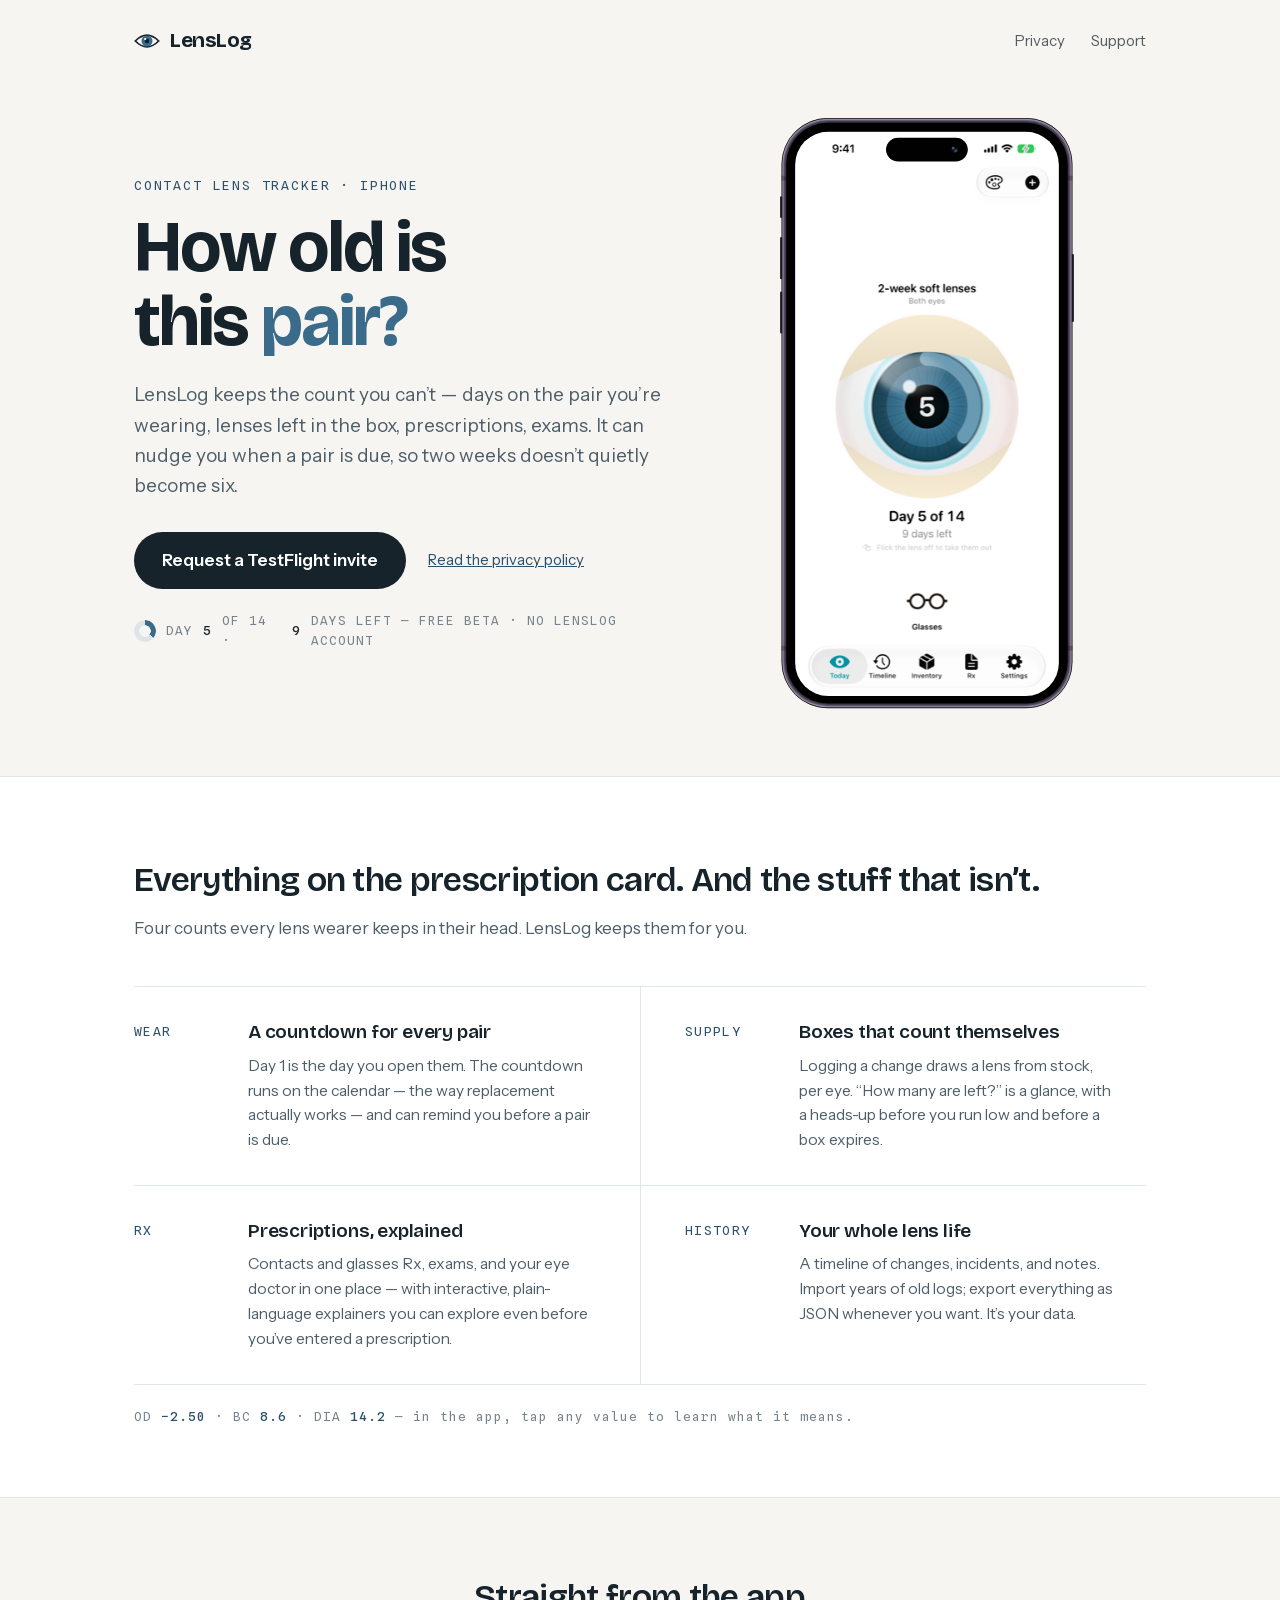
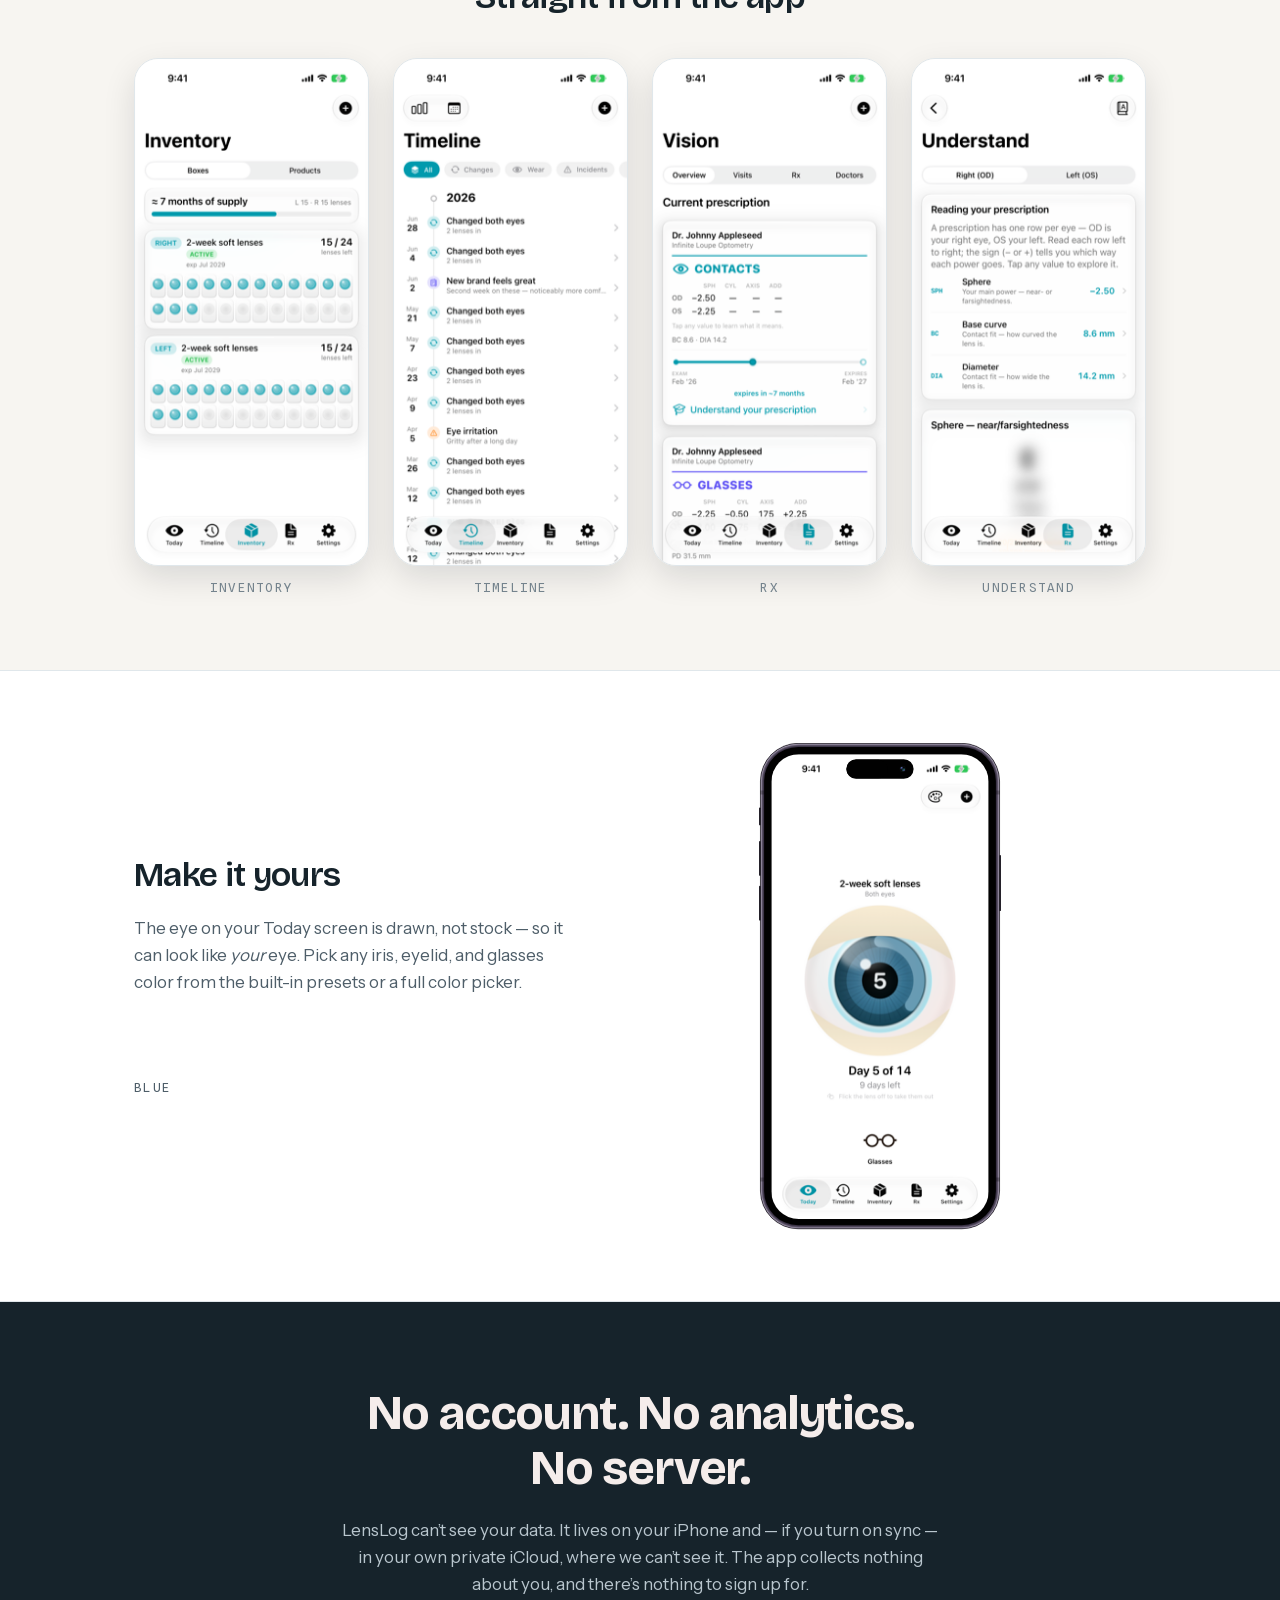
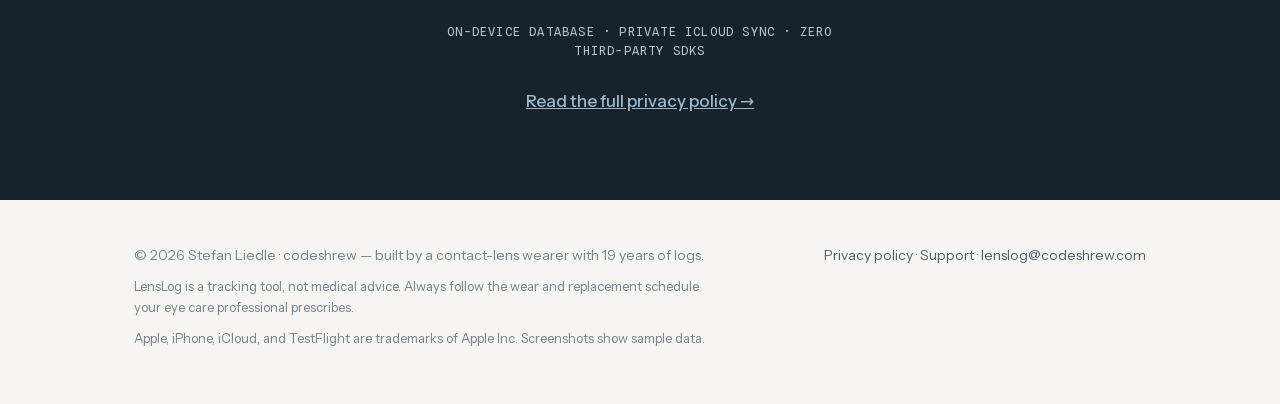
==== index.html @ 4afbb24a "Full design-system pass: shared site.css, dark mode everywhere, motion, a11y, SEO - One design syste" ====
<!DOCTYPE html>
<html lang="en">
<head>
<meta charset="utf-8">
<meta name="viewport" content="width=device-width, initial-scale=1">
<title>LensLog — the contact lens tracker that keeps count</title>
<meta name="description" content="LensLog keeps count of your contact lenses — days on this pair, lenses left in the box, prescriptions and exams. Private by design: no account, no analytics, no server.">
<link rel="canonical" href="https://lenslog.codeshrew.com/">
<meta property="og:type" content="website">
<meta property="og:title" content="LensLog — how old is this pair?">
<meta property="og:description" content="The contact lens tracker that keeps count — privately, on your iPhone. No account, no analytics, no server.">
<meta property="og:url" content="https://lenslog.codeshrew.com/">
<meta property="og:image" content="https://lenslog.codeshrew.com/img/dark-today.png">
<meta name="twitter:card" content="summary_large_image">
<meta name="theme-color" media="(prefers-color-scheme: light)" content="#F7F5F1">
<meta name="theme-color" media="(prefers-color-scheme: dark)" content="#0D161D">
<link rel="icon" href="/favicon.svg" type="image/svg+xml">
<link rel="preload" href="/fonts/gf-02.woff2" as="font" type="font/woff2" crossorigin>
<link rel="preload" href="/fonts/gf-04.woff2" as="font" type="font/woff2" crossorigin>
<link rel="preload" href="/fonts/gf-06.woff2" as="font" type="font/woff2" crossorigin>
<link rel="preload" href="/img/light-today.png" as="image" media="(prefers-color-scheme: light)">
<link rel="preload" href="/img/dark-today.png" as="image" media="(prefers-color-scheme: dark)">
<link rel="stylesheet" href="/fonts/fonts.css">
<link rel="stylesheet" href="/site.css">
<link rel="stylesheet" href="/vendor/devices.min.css">
<script>document.documentElement.classList.add("js")</script>
<script type="application/ld+json">
{
  "@context": "https://schema.org",
  "@type": "SoftwareApplication",
  "name": "LensLog",
  "operatingSystem": "iOS",
  "applicationCategory": "HealthApplication",
  "description": "A private contact lens tracker: replacement countdowns, lens inventory, prescriptions and exams — all on your device.",
  "offers": { "@type": "Offer", "price": "0", "priceCurrency": "USD" },
  "author": { "@type": "Person", "name": "Stefan Liedle" },
  "url": "https://lenslog.codeshrew.com/"
}
</script>
</head>
<body>
<a class="skip" href="#main">Skip to content</a>

<nav class="site" aria-label="Site">
  <div class="wrap">
    <a class="wordmark" href="/">
      <svg viewBox="0 0 40 40" aria-hidden="true">
        <path class="outline" d="M2 20 Q 20 2 38 20 Q 20 38 2 20 Z" fill="none" stroke-width="2.6"/>
        <circle cx="20" cy="20" r="8.5" fill="#3A6B8A"/>
        <circle cx="20" cy="20" r="3.6" fill="#101B22"/>
        <circle cx="17.2" cy="17" r="1.7" fill="#fff"/>
      </svg>
      LensLog
    </a>
    <div class="links">
      <a href="/privacy/">Privacy</a>
      <a href="/support/">Support</a>
    </div>
  </div>
</nav>

<main id="main">
<header class="hero">
  <div class="wrap">
    <div>
      <p class="eyebrow rise">Contact lens tracker · iPhone</p>
      <h1 class="rise d1">How old is<br>this <em>pair?</em></h1>
      <p class="lede rise d2">LensLog keeps the count you can’t — days on the pair you’re
      wearing, lenses left in the box, prescriptions, exams. It can nudge you
      when a pair is due, so two weeks doesn’t quietly become six.</p>
      <div class="cta-row rise d3">
        <a class="btn" href="/support/" data-mail="?subject=LensLog%20beta%20invite&body=Hi%20—%20I%27d%20like%20to%20try%20the%20LensLog%20beta.">Request a TestFlight invite</a>
        <a class="alt" href="/privacy/">Read the privacy policy</a>
      </div>
      <p class="day-chip rise d4"><span class="day-ring" aria-hidden="true"></span>
        DAY <b>5</b> OF 14 · <b>9</b> DAYS LEFT — FREE BETA · NO LENSLOG ACCOUNT</p>
    </div>

    <div class="phone-hero rise d2" aria-label="LensLog's Today screen: a drawn eye showing Day 5 of 14, 9 days left">
      <div class="phone-scale">
        <div class="device device-iphone-14-pro">
          <div class="device-frame">
            <picture>
              <source srcset="/img/dark-today.png" media="(prefers-color-scheme: dark)">
              <img class="device-screen" src="/img/light-today.png" width="640" height="1391"
                   alt="LensLog Today screen — an illustrated eye whose iris shows the current pair on Day 5 of 14"
                   fetchpriority="high">
            </picture>
          </div>
          <div class="device-stripe"></div>
          <div class="device-header"></div>
          <div class="device-sensors"></div>
          <div class="device-btns"></div>
          <div class="device-power"></div>
        </div>
      </div>
    </div>
  </div>
</header>

<section class="features">
  <div class="wrap">
    <h2 class="h2 reveal">Everything on the prescription card. And the stuff that isn’t.</h2>
    <p class="sub reveal">Four counts every lens wearer keeps in their head. LensLog keeps them for you.</p>
    <div class="rx-card reveal">
      <div class="rx-row">
        <span class="rx-label">WEAR</span>
        <div>
          <h3>A countdown for every pair</h3>
          <p>Day 1 is the day you open them. The countdown runs on the calendar —
          the way replacement actually works — and can remind you before a
          pair is due.</p>
        </div>
      </div>
      <div class="rx-row">
        <span class="rx-label">SUPPLY</span>
        <div>
          <h3>Boxes that count themselves</h3>
          <p>Logging a change draws a lens from stock, per eye. “How many are
          left?” is a glance, with a heads-up before you run low and before a
          box expires.</p>
        </div>
      </div>
      <div class="rx-row">
        <span class="rx-label">RX</span>
        <div>
          <h3>Prescriptions, explained</h3>
          <p>Contacts and glasses Rx, exams, and your eye doctor in one place —
          with interactive, plain-language explainers you can explore even
          before you’ve entered a prescription.</p>
        </div>
      </div>
      <div class="rx-row">
        <span class="rx-label">HISTORY</span>
        <div>
          <h3>Your whole lens life</h3>
          <p>A timeline of changes, incidents, and notes. Import years of old
          logs; export everything as JSON whenever you want. It’s your data.</p>
        </div>
      </div>
    </div>
    <p class="rx-footer reveal">OD <b>−2.50</b> · BC <b>8.6</b> · DIA <b>14.2</b> — in the app, tap any value to learn what it means.</p>
  </div>
</section>

<section class="screens">
  <div class="wrap">
    <h2 class="h2 reveal">Straight from the app</h2>
    <div class="shots reveal">
      <figure>
        <div class="shot">
          <picture>
            <source srcset="/img/dark-inventory.png" media="(prefers-color-scheme: dark)">
            <img src="/img/light-inventory.png" width="480" height="1043" alt="Inventory screen: two boxes shown as blister packs, 15 of 24 lenses left per eye, about 7 months of supply" loading="lazy">
          </picture>
        </div>
        <figcaption class="shot-caption">Inventory</figcaption>
      </figure>
      <figure>
        <div class="shot">
          <picture>
            <source srcset="/img/dark-timeline.png" media="(prefers-color-scheme: dark)">
            <img src="/img/light-timeline.png" width="480" height="1043" alt="Timeline screen: a history of lens changes every two weeks" loading="lazy">
          </picture>
        </div>
        <figcaption class="shot-caption">Timeline</figcaption>
      </figure>
      <figure>
        <div class="shot">
          <picture>
            <source srcset="/img/dark-rx.png" media="(prefers-color-scheme: dark)">
            <img src="/img/light-rx.png" width="480" height="1043" alt="Vision screen: current contacts and glasses prescriptions" loading="lazy">
          </picture>
        </div>
        <figcaption class="shot-caption">Rx</figcaption>
      </figure>
      <figure>
        <div class="shot">
          <picture>
            <source srcset="/img/dark-education.png" media="(prefers-color-scheme: dark)">
            <img src="/img/light-education.png" width="480" height="1043" alt="Understand screen: an interactive walkthrough explaining sphere, base curve, and diameter in plain language" loading="lazy">
          </picture>
        </div>
        <figcaption class="shot-caption">Understand</figcaption>
      </figure>
    </div>
  </div>
</section>

<section class="yours">
  <div class="wrap">
    <div>
      <h2 class="h2 reveal">Make it yours</h2>
      <p class="reveal">The eye on your Today screen is drawn, not stock — so it can look like
      <em>your</em> eye. Pick any iris, eyelid, and glasses color from the
      built-in presets or a full color picker.</p>
      <div class="swatches reveal" role="group" aria-label="Preview eye colors">
        <button class="swatch" data-variant="dark-brown" style="background:#4A2C1A" aria-label="Dark brown eyes" aria-pressed="false"></button>
        <button class="swatch" data-variant="brown" style="background:#6B4226" aria-label="Brown eyes" aria-pressed="false"></button>
        <button class="swatch" data-variant="blue" style="background:#3A6B8A" aria-label="Blue eyes" aria-pressed="true"></button>
        <button class="swatch" data-variant="hazel" style="background:#7D6233" aria-label="Hazel eyes" aria-pressed="false"></button>
        <button class="swatch" data-variant="amber" style="background:#9A5E1F" aria-label="Amber eyes" aria-pressed="false"></button>
        <button class="swatch" data-variant="green" style="background:#5B7245" aria-label="Green eyes" aria-pressed="false"></button>
      </div>
      <p class="swatch-name reveal" id="swatch-name" aria-live="polite">Blue</p>
    </div>
    <div class="phone-hero reveal">
      <div class="phone-scale">
        <div class="device device-iphone-14-pro">
          <div class="device-frame">
            <picture id="variant-picture">
              <source id="variant-dark" srcset="/img/variants/dark-blue.png" media="(prefers-color-scheme: dark)">
              <img id="variant-img" class="device-screen" src="/img/variants/light-blue.png" width="480" height="1043"
                   alt="LensLog Today screen with blue eyes" loading="lazy">
            </picture>
          </div>
          <div class="device-stripe"></div>
          <div class="device-header"></div>
          <div class="device-sensors"></div>
          <div class="device-btns"></div>
          <div class="device-power"></div>
        </div>
      </div>
    </div>
  </div>
</section>

<section class="privacy">
  <div class="wrap">
    <h2 class="reveal"><span>No account. No analytics.</span><span>No server.</span></h2>
    <p class="reveal">LensLog can’t see your data. It lives on your iPhone and — if you turn on
    sync — in your own private iCloud, where we can’t see it. The app collects
    nothing about you, and there’s nothing to sign up for.</p>
    <p class="receipts reveal">ON-DEVICE DATABASE · PRIVATE ICLOUD SYNC · ZERO THIRD-PARTY SDKS</p>
    <a class="policy reveal" href="/privacy/">Read the full privacy policy →</a>
  </div>
</section>
</main>

<footer class="site">
  <div class="wrap">
    <div>
      <div>© 2026 Stefan Liedle · codeshrew — built by a contact-lens wearer with 19 years of logs.</div>
      <p class="disclaimer">LensLog is a tracking tool, not medical advice. Always
      follow the wear and replacement schedule your eye care professional
      prescribes.</p>
      <p class="disclaimer">Apple, iPhone, iCloud, and TestFlight are trademarks
      of Apple Inc. Screenshots show sample data.</p>
    </div>
    <div>
      <a href="/privacy/">Privacy policy</a> ·
      <a href="/support/">Support</a> ·
      <a href="/support/" data-mail="" data-mail-text>contact</a>
    </div>
  </div>
</footer>

<script>
/* Assemble the contact address client-side so it isn't scraped from the HTML. */
(function () {
  var addr = ["lenslog", "codeshrew.com"].join("@");
  document.querySelectorAll("a[data-mail]").forEach(function (a) {
    a.href = "mailto:" + addr + (a.getAttribute("data-mail") || "");
    if (a.hasAttribute("data-mail-text")) a.textContent = addr;
  });
})();

/* Eye-color swatches: crossfade to the chosen variant (both color schemes). */
(function () {
  var darkSrc = document.getElementById("variant-dark");
  var img = document.getElementById("variant-img");
  var nameEl = document.getElementById("swatch-name");
  var swatches = document.querySelectorAll(".swatch");
  swatches.forEach(function (btn) {
    btn.addEventListener("click", function () {
      var v = btn.getAttribute("data-variant");
      img.classList.add("swapping");
      var apply = function () {
        darkSrc.srcset = "/img/variants/dark-" + v + ".png";
        img.src = "/img/variants/light-" + v + ".png";
        img.alt = "LensLog Today screen with " + btn.getAttribute("aria-label").toLowerCase();
        img.addEventListener("load", function onload() {
          img.removeEventListener("load", onload);
          img.classList.remove("swapping");
        });
        /* If the image was cached, load may not fire — clear shortly anyway. */
        setTimeout(function () { img.classList.remove("swapping"); }, 300);
      };
      setTimeout(apply, 110);
      nameEl.textContent = btn.getAttribute("aria-label").replace(" eyes", "");
      swatches.forEach(function (b) { b.setAttribute("aria-pressed", String(b === btn)); });
    });
  });
  (window.requestIdleCallback || setTimeout)(function () {
    var scheme = matchMedia("(prefers-color-scheme: dark)").matches ? "dark" : "light";
    swatches.forEach(function (btn) {
      new Image().src = "/img/variants/" + scheme + "-" + btn.getAttribute("data-variant") + ".png";
    });
  });
})();

/* Scroll reveals (content is fully visible without JS; see site.css). */
(function () {
  if (!("IntersectionObserver" in window) ||
      matchMedia("(prefers-reduced-motion: reduce)").matches) {
    document.querySelectorAll(".reveal").forEach(function (el) { el.classList.add("in"); });
    return;
  }
  var io = new IntersectionObserver(function (entries) {
    entries.forEach(function (e) {
      if (e.isIntersecting) { e.target.classList.add("in"); io.unobserve(e.target); }
    });
  }, { rootMargin: "0px 0px -8% 0px" });
  document.querySelectorAll(".reveal").forEach(function (el) { io.observe(el); });
})();
</script>

</body>
</html>
---- fonts/fonts.css ----
/* vietnamese */
@font-face {
  font-family: 'Bricolage Grotesque';
  font-style: normal;
  font-weight: 400;
  font-stretch: 100%;
  font-display: swap;
  src: url(/fonts/gf-00.woff2) format('woff2');
  unicode-range: U+0102-0103, U+0110-0111, U+0128-0129, U+0168-0169, U+01A0-01A1, U+01AF-01B0, U+0300-0301, U+0303-0304, U+0308-0309, U+0323, U+0329, U+1EA0-1EF9, U+20AB;
}
/* latin-ext */
@font-face {
  font-family: 'Bricolage Grotesque';
  font-style: normal;
  font-weight: 400;
  font-stretch: 100%;
  font-display: swap;
  src: url(/fonts/gf-01.woff2) format('woff2');
  unicode-range: U+0100-02BA, U+02BD-02C5, U+02C7-02CC, U+02CE-02D7, U+02DD-02FF, U+0304, U+0308, U+0329, U+1D00-1DBF, U+1E00-1E9F, U+1EF2-1EFF, U+2020, U+20A0-20AB, U+20AD-20C0, U+2113, U+2C60-2C7F, U+A720-A7FF;
}
/* latin */
@font-face {
  font-family: 'Bricolage Grotesque';
  font-style: normal;
  font-weight: 400;
  font-stretch: 100%;
  font-display: swap;
  src: url(/fonts/gf-02.woff2) format('woff2');
  unicode-range: U+0000-00FF, U+0131, U+0152-0153, U+02BB-02BC, U+02C6, U+02DA, U+02DC, U+0304, U+0308, U+0329, U+2000-206F, U+20AC, U+2122, U+2191, U+2193, U+2212, U+2215, U+FEFF, U+FFFD;
}
/* vietnamese */
@font-face {
  font-family: 'Bricolage Grotesque';
  font-style: normal;
  font-weight: 600;
  font-stretch: 100%;
  font-display: swap;
  src: url(/fonts/gf-00.woff2) format('woff2');
  unicode-range: U+0102-0103, U+0110-0111, U+0128-0129, U+0168-0169, U+01A0-01A1, U+01AF-01B0, U+0300-0301, U+0303-0304, U+0308-0309, U+0323, U+0329, U+1EA0-1EF9, U+20AB;
}
/* latin-ext */
@font-face {
  font-family: 'Bricolage Grotesque';
  font-style: normal;
  font-weight: 600;
  font-stretch: 100%;
  font-display: swap;
  src: url(/fonts/gf-01.woff2) format('woff2');
  unicode-range: U+0100-02BA, U+02BD-02C5, U+02C7-02CC, U+02CE-02D7, U+02DD-02FF, U+0304, U+0308, U+0329, U+1D00-1DBF, U+1E00-1E9F, U+1EF2-1EFF, U+2020, U+20A0-20AB, U+20AD-20C0, U+2113, U+2C60-2C7F, U+A720-A7FF;
}
/* latin */
@font-face {
  font-family: 'Bricolage Grotesque';
  font-style: normal;
  font-weight: 600;
  font-stretch: 100%;
  font-display: swap;
  src: url(/fonts/gf-02.woff2) format('woff2');
  unicode-range: U+0000-00FF, U+0131, U+0152-0153, U+02BB-02BC, U+02C6, U+02DA, U+02DC, U+0304, U+0308, U+0329, U+2000-206F, U+20AC, U+2122, U+2191, U+2193, U+2212, U+2215, U+FEFF, U+FFFD;
}
/* vietnamese */
@font-face {
  font-family: 'Bricolage Grotesque';
  font-style: normal;
  font-weight: 700;
  font-stretch: 100%;
  font-display: swap;
  src: url(/fonts/gf-00.woff2) format('woff2');
  unicode-range: U+0102-0103, U+0110-0111, U+0128-0129, U+0168-0169, U+01A0-01A1, U+01AF-01B0, U+0300-0301, U+0303-0304, U+0308-0309, U+0323, U+0329, U+1EA0-1EF9, U+20AB;
}
/* latin-ext */
@font-face {
  font-family: 'Bricolage Grotesque';
  font-style: normal;
  font-weight: 700;
  font-stretch: 100%;
  font-display: swap;
  src: url(/fonts/gf-01.woff2) format('woff2');
  unicode-range: U+0100-02BA, U+02BD-02C5, U+02C7-02CC, U+02CE-02D7, U+02DD-02FF, U+0304, U+0308, U+0329, U+1D00-1DBF, U+1E00-1E9F, U+1EF2-1EFF, U+2020, U+20A0-20AB, U+20AD-20C0, U+2113, U+2C60-2C7F, U+A720-A7FF;
}
/* latin */
@font-face {
  font-family: 'Bricolage Grotesque';
  font-style: normal;
  font-weight: 700;
  font-stretch: 100%;
  font-display: swap;
  src: url(/fonts/gf-02.woff2) format('woff2');
  unicode-range: U+0000-00FF, U+0131, U+0152-0153, U+02BB-02BC, U+02C6, U+02DA, U+02DC, U+0304, U+0308, U+0329, U+2000-206F, U+20AC, U+2122, U+2191, U+2193, U+2212, U+2215, U+FEFF, U+FFFD;
}
/* latin-ext */
@font-face {
  font-family: 'Instrument Sans';
  font-style: normal;
  font-weight: 400;
  font-stretch: 100%;
  font-display: swap;
  src: url(/fonts/gf-03.woff2) format('woff2');
  unicode-range: U+0100-02BA, U+02BD-02C5, U+02C7-02CC, U+02CE-02D7, U+02DD-02FF, U+0304, U+0308, U+0329, U+1D00-1DBF, U+1E00-1E9F, U+1EF2-1EFF, U+2020, U+20A0-20AB, U+20AD-20C0, U+2113, U+2C60-2C7F, U+A720-A7FF;
}
/* latin */
@font-face {
  font-family: 'Instrument Sans';
  font-style: normal;
  font-weight: 400;
  font-stretch: 100%;
  font-display: swap;
  src: url(/fonts/gf-04.woff2) format('woff2');
  unicode-range: U+0000-00FF, U+0131, U+0152-0153, U+02BB-02BC, U+02C6, U+02DA, U+02DC, U+0304, U+0308, U+0329, U+2000-206F, U+20AC, U+2122, U+2191, U+2193, U+2212, U+2215, U+FEFF, U+FFFD;
}
/* latin-ext */
@font-face {
  font-family: 'Instrument Sans';
  font-style: normal;
  font-weight: 500;
  font-stretch: 100%;
  font-display: swap;
  src: url(/fonts/gf-03.woff2) format('woff2');
  unicode-range: U+0100-02BA, U+02BD-02C5, U+02C7-02CC, U+02CE-02D7, U+02DD-02FF, U+0304, U+0308, U+0329, U+1D00-1DBF, U+1E00-1E9F, U+1EF2-1EFF, U+2020, U+20A0-20AB, U+20AD-20C0, U+2113, U+2C60-2C7F, U+A720-A7FF;
}
/* latin */
@font-face {
  font-family: 'Instrument Sans';
  font-style: normal;
  font-weight: 500;
  font-stretch: 100%;
  font-display: swap;
  src: url(/fonts/gf-04.woff2) format('woff2');
  unicode-range: U+0000-00FF, U+0131, U+0152-0153, U+02BB-02BC, U+02C6, U+02DA, U+02DC, U+0304, U+0308, U+0329, U+2000-206F, U+20AC, U+2122, U+2191, U+2193, U+2212, U+2215, U+FEFF, U+FFFD;
}
/* latin-ext */
@font-face {
  font-family: 'Instrument Sans';
  font-style: normal;
  font-weight: 600;
  font-stretch: 100%;
  font-display: swap;
  src: url(/fonts/gf-03.woff2) format('woff2');
  unicode-range: U+0100-02BA, U+02BD-02C5, U+02C7-02CC, U+02CE-02D7, U+02DD-02FF, U+0304, U+0308, U+0329, U+1D00-1DBF, U+1E00-1E9F, U+1EF2-1EFF, U+2020, U+20A0-20AB, U+20AD-20C0, U+2113, U+2C60-2C7F, U+A720-A7FF;
}
/* latin */
@font-face {
  font-family: 'Instrument Sans';
  font-style: normal;
  font-weight: 600;
  font-stretch: 100%;
  font-display: swap;
  src: url(/fonts/gf-04.woff2) format('woff2');
  unicode-range: U+0000-00FF, U+0131, U+0152-0153, U+02BB-02BC, U+02C6, U+02DA, U+02DC, U+0304, U+0308, U+0329, U+2000-206F, U+20AC, U+2122, U+2191, U+2193, U+2212, U+2215, U+FEFF, U+FFFD;
}
/* latin-ext */
@font-face {
  font-family: 'Spline Sans Mono';
  font-style: normal;
  font-weight: 400;
  font-display: swap;
  src: url(/fonts/gf-05.woff2) format('woff2');
  unicode-range: U+0100-02BA, U+02BD-02C5, U+02C7-02CC, U+02CE-02D7, U+02DD-02FF, U+0304, U+0308, U+0329, U+1D00-1DBF, U+1E00-1E9F, U+1EF2-1EFF, U+2020, U+20A0-20AB, U+20AD-20C0, U+2113, U+2C60-2C7F, U+A720-A7FF;
}
/* latin */
@font-face {
  font-family: 'Spline Sans Mono';
  font-style: normal;
  font-weight: 400;
  font-display: swap;
  src: url(/fonts/gf-06.woff2) format('woff2');
  unicode-range: U+0000-00FF, U+0131, U+0152-0153, U+02BB-02BC, U+02C6, U+02DA, U+02DC, U+0304, U+0308, U+0329, U+2000-206F, U+20AC, U+2122, U+2191, U+2193, U+2212, U+2215, U+FEFF, U+FFFD;
}
/* latin-ext */
@font-face {
  font-family: 'Spline Sans Mono';
  font-style: normal;
  font-weight: 500;
  font-display: swap;
  src: url(/fonts/gf-05.woff2) format('woff2');
  unicode-range: U+0100-02BA, U+02BD-02C5, U+02C7-02CC, U+02CE-02D7, U+02DD-02FF, U+0304, U+0308, U+0329, U+1D00-1DBF, U+1E00-1E9F, U+1EF2-1EFF, U+2020, U+20A0-20AB, U+20AD-20C0, U+2113, U+2C60-2C7F, U+A720-A7FF;
}
/* latin */
@font-face {
  font-family: 'Spline Sans Mono';
  font-style: normal;
  font-weight: 500;
  font-display: swap;
  src: url(/fonts/gf-06.woff2) format('woff2');
  unicode-range: U+0000-00FF, U+0131, U+0152-0153, U+02BB-02BC, U+02C6, U+02DA, U+02DC, U+0304, U+0308, U+0329, U+2000-206F, U+20AC, U+2122, U+2191, U+2193, U+2212, U+2215, U+FEFF, U+FFFD;
}
---- site.css ----
/* LensLog site design system — shared by every page.
   Theming is pure CSS media queries (no JS), so there is no flash of the
   wrong scheme by construction; `color-scheme` + theme-color meta keep the
   UA chrome (scrollbars, form controls, Safari tab bar) in sync. */

:root{
  color-scheme: light dark;
  --iris:#3A6B8A;
  --iris-deep:#2B5069;
  --iris-light:#9DBACC;
  --maxw:1060px;

  --bg:#F7F5F1;
  --raise:#FFFFFF;
  --text:#16232B;
  --muted:#4E5E69;
  --soft:#74838D;
  --border:#E0E7EB;
  --accent:#2B5069;
  --band-bg:#16232B;
  --band-text:#F5EDEB;
  --band-muted:#B9C6CE;
  --btn-bg:#16232B;
  --btn-text:#FFFFFF;
  --btn-hover:#2B5069;
  --shadow:0 12px 32px rgba(10,20,28,.12);
  --ring-track:#DCE5EA;
}
@media (prefers-color-scheme: dark){
  :root{
    --bg:#0D161D;
    --raise:#14202A;
    --text:#ECF2F6;
    --muted:#A3B4BF;
    --soft:#7E8F9A;
    --border:#223240;
    --accent:#8FB6CE;
    --band-bg:#081117;
    --band-text:#ECF2F6;
    --band-muted:#A3B4BF;
    --btn-bg:#ECF2F6;
    --btn-text:#0D161D;
    --btn-hover:#C6D9E5;
    --shadow:0 12px 32px rgba(0,0,0,.45);
    --ring-track:#223240;
  }
}

*{margin:0;padding:0;box-sizing:border-box}
html{scroll-behavior:smooth}
@media (prefers-reduced-motion:reduce){ html{scroll-behavior:auto} }
body{
  font-family:"Instrument Sans",system-ui,sans-serif;
  background:var(--bg);color:var(--text);
  font-size:17px;line-height:1.6;
  -webkit-font-smoothing:antialiased;
  text-rendering:optimizeLegibility;
}
img{max-width:100%;height:auto}
a{color:var(--accent)}
a:focus-visible,button:focus-visible{outline:3px solid var(--iris);outline-offset:3px;border-radius:4px}
.wrap{max-width:var(--maxw);margin:0 auto;padding:0 24px}
.mono{font-family:"Spline Sans Mono",ui-monospace,monospace}

/* Skip link (a11y): visually hidden until focused. */
.skip{
  position:absolute;left:-999px;top:12px;z-index:10;
  background:var(--raise);color:var(--text);padding:10px 16px;border-radius:8px;
  box-shadow:var(--shadow);text-decoration:none;font-weight:600;
}
.skip:focus{left:12px}

/* ---------- nav ---------- */
nav.site{padding:24px 0}
nav.site .wrap{display:flex;align-items:center;justify-content:space-between}
.wordmark{display:flex;align-items:center;gap:10px;text-decoration:none;color:var(--text);
  font-family:"Bricolage Grotesque",sans-serif;font-weight:700;font-size:21px;letter-spacing:-.02em}
.wordmark svg{width:26px;height:26px}
.wordmark svg .outline{stroke:currentColor}
nav.site .links{display:flex;gap:26px;font-size:15px}
nav.site .links a{text-decoration:none;color:var(--text);opacity:.72;transition:opacity .12s ease}
nav.site .links a:hover,nav.site .links a[aria-current="page"]{opacity:1}

/* ---------- type ---------- */
h1{
  font-family:"Bricolage Grotesque",sans-serif;
  font-size:clamp(42px,6.4vw,72px);font-weight:700;line-height:1.02;
  letter-spacing:-.028em;
}
h1 em{font-style:normal;color:var(--iris)}
@media (prefers-color-scheme: dark){ h1 em{color:var(--iris-light)} }
.h2{
  font-family:"Bricolage Grotesque",sans-serif;font-size:clamp(26px,3.4vw,34px);
  font-weight:600;letter-spacing:-.02em;
}
.eyebrow{font-family:"Spline Sans Mono",monospace;font-size:13px;letter-spacing:.14em;
  color:var(--accent);text-transform:uppercase}

/* ---------- buttons ---------- */
.btn{
  display:inline-block;background:var(--btn-bg);color:var(--btn-text);text-decoration:none;
  font-weight:600;font-size:17px;padding:15px 28px;border-radius:999px;
  transition:background .15s ease, transform .15s ease;
}
.btn:hover{background:var(--btn-hover);transform:translateY(-1px)}

/* ---------- hero ---------- */
.hero .wrap{
  display:grid;grid-template-columns:1.1fr .9fr;gap:40px;align-items:center;
  padding-top:36px;padding-bottom:68px;
}
.hero h1{margin:16px 0 22px}
.hero p.lede{font-size:19px;max-width:30em;color:var(--muted);margin-bottom:30px}
.cta-row{display:flex;align-items:center;gap:22px;flex-wrap:wrap}
.cta-row .alt{font-size:15px}

/* Day-ring chip — the app's iris countdown, quoted accurately (5 of 14). */
.day-chip{
  display:inline-flex;align-items:center;gap:10px;margin-top:22px;
  font-family:"Spline Sans Mono",monospace;font-size:12.5px;letter-spacing:.08em;
  color:var(--soft);
}
.day-ring{
  width:22px;height:22px;border-radius:50%;flex:none;
  background:conic-gradient(var(--iris) 0deg 128.6deg, var(--ring-track) 128.6deg 360deg);
  -webkit-mask:radial-gradient(circle at center, transparent 5.5px, #000 6px);
  mask:radial-gradient(circle at center, transparent 5.5px, #000 6px);
}
.day-chip b{color:var(--text);font-weight:500}

/* ---------- phone frames (devices.css, scaled) ---------- */
.phone-hero{display:flex;justify-content:center}
.phone-scale{transform:scale(.68);transform-origin:top center;height:calc(868px*.68)}
.device .device-screen{object-fit:cover}
@media (max-width:1024px){ .phone-scale{transform:scale(.58);height:calc(868px*.58)} }
@media (max-width:820px){ .phone-scale{transform:scale(.5);height:calc(868px*.5)} }
@media (max-width:380px){ .phone-scale{transform:scale(.42);height:calc(868px*.42)} }

/* ---------- rx-card features ---------- */
.features{background:var(--raise);border-top:1px solid var(--border);border-bottom:1px solid var(--border)}
.features .wrap{padding-top:76px;padding-bottom:70px}
.features .sub{color:var(--muted);margin:8px 0 44px;max-width:38em}
.rx-card{display:grid;grid-template-columns:repeat(2,1fr);border-top:1px solid var(--border)}
.rx-row{
  padding:30px 28px 32px 0;border-bottom:1px solid var(--border);
  display:grid;grid-template-columns:96px 1fr;gap:18px;align-items:start;
}
.rx-row:nth-child(odd){padding-right:44px}
.rx-row:nth-child(even){padding-left:44px;border-left:1px solid var(--border)}
.rx-label{
  font-family:"Spline Sans Mono",monospace;font-size:13px;letter-spacing:.1em;
  color:var(--accent);padding-top:4px;
}
.rx-row h3{font-family:"Bricolage Grotesque",sans-serif;font-size:19px;font-weight:600;
  letter-spacing:-.01em;margin-bottom:6px}
.rx-row p{font-size:15.5px;color:var(--muted)}
.rx-footer{
  font-family:"Spline Sans Mono",monospace;font-size:12.5px;letter-spacing:.08em;
  color:var(--soft);padding-top:22px;
}
.rx-footer b{color:var(--accent);font-weight:500}

/* ---------- screens strip ---------- */
.screens .wrap{padding-top:72px;padding-bottom:72px}
.screens .h2{text-align:center;margin-bottom:34px}
.shots{display:grid;grid-template-columns:repeat(4,1fr);gap:24px;max-width:1012px;margin:0 auto}
.shot{border-radius:24px;overflow:hidden;border:1px solid var(--border);box-shadow:var(--shadow)}
.shot img{display:block;width:100%;height:auto}
.shot-caption{font-family:"Spline Sans Mono",monospace;font-size:12.5px;letter-spacing:.1em;
  text-transform:uppercase;color:var(--soft);text-align:center;margin-top:12px}
@media (max-width:820px){ .shots{grid-template-columns:repeat(2,1fr);max-width:560px} }
@media (max-width:520px){ .shots{grid-template-columns:1fr;max-width:320px} }

/* ---------- make it yours ---------- */
.yours{background:var(--raise);border-top:1px solid var(--border);border-bottom:1px solid var(--border)}
.yours .wrap{padding-top:72px;padding-bottom:72px;display:grid;
  grid-template-columns:.9fr 1.1fr;gap:44px;align-items:center}
.yours p{color:var(--muted);max-width:30em;margin:12px 0 26px}
.swatches{display:flex;gap:14px;flex-wrap:wrap}
.swatch{
  width:44px;height:44px;border-radius:50%;border:3px solid transparent;
  cursor:pointer;padding:0;background-clip:padding-box;
  transition:transform .12s ease,border-color .12s ease;
}
.swatch:hover{transform:scale(1.1)}
.swatch[aria-pressed="true"]{border-color:var(--accent);transform:scale(1.12)}
.swatch-name{font-family:"Spline Sans Mono",monospace;font-size:12.5px;letter-spacing:.1em;
  text-transform:uppercase;color:var(--soft);margin-top:16px}
.yours .phone-scale{transform:scale(.56);height:calc(868px*.56)}
#variant-img{transition:opacity .22s ease}
#variant-img.swapping{opacity:0}
@media (max-width:820px){
  .yours .wrap{grid-template-columns:1fr;gap:28px}
  .yours .phone-hero{order:2}
  .yours .phone-scale{transform:scale(.46);height:calc(868px*.46)}
}

/* ---------- privacy band ---------- */
.privacy{background:var(--band-bg);color:var(--band-text)}
.privacy .wrap{padding-top:84px;padding-bottom:84px;text-align:center}
.privacy h2{
  font-family:"Bricolage Grotesque",sans-serif;
  font-size:clamp(30px,4.6vw,48px);font-weight:700;letter-spacing:-.025em;
  line-height:1.15;margin-bottom:20px;
}
.privacy h2 span{display:block}
.privacy p{max-width:36em;margin:0 auto 24px;color:var(--band-muted);font-size:17px}
.privacy .receipts{
  font-family:"Spline Sans Mono",monospace;font-size:12px;letter-spacing:.1em;
  color:var(--band-muted);opacity:.85;margin-bottom:28px;
}
.privacy a.policy{color:var(--iris-light);font-weight:500}

/* ---------- footer ---------- */
footer.site .wrap{padding:44px 24px 56px;display:flex;justify-content:space-between;gap:24px;flex-wrap:wrap;
  font-size:14px;color:var(--soft)}
footer.site a{color:var(--muted);text-decoration:none}
footer.site a:hover{text-decoration:underline}
footer.site .disclaimer{max-width:44em;font-size:13px;margin-top:10px}

/* ---------- prose pages (privacy / support / 404) ---------- */
.prose{max-width:720px;margin:0 auto;padding:32px 24px 80px}
.prose h1{font-size:clamp(32px,4.6vw,44px);margin-bottom:18px;line-height:1.1}
.prose h2{font-family:"Bricolage Grotesque",sans-serif;font-size:24px;font-weight:600;
  letter-spacing:-.015em;margin:44px 0 12px}
.prose h3{font-size:18px;font-weight:600;margin:28px 0 8px}
.prose p{margin:0 0 14px;color:var(--muted)}
.prose strong{color:var(--text)}
.prose ul,.prose ol{margin:0 0 16px 1.3em;color:var(--muted)}
.prose li{margin-bottom:6px}
.prose hr{border:none;border-top:1px solid var(--border);margin:36px 0}
.prose .card{background:var(--raise);border:1px solid var(--border);border-radius:14px;
  padding:22px 24px;margin:22px 0;box-shadow:var(--shadow)}

/* ---------- responsive hero ---------- */
@media (max-width:820px){
  .hero .wrap{grid-template-columns:1fr;gap:34px;padding-top:6px;padding-bottom:54px}
  .phone-hero{order:-1}
  .rx-card{grid-template-columns:1fr}
  .rx-row:nth-child(odd){padding-right:0}
  .rx-row:nth-child(even){padding-left:0;border-left:none}
  nav.site .links{gap:18px}
}

/* ---------- motion: load choreography + scroll reveals ----------
   Hidden states only apply when JS marked <html class="js">, so content is
   never invisible without JS. Everything off under reduced motion. */
@media (prefers-reduced-motion: no-preference){
  .rise{animation:rise .6s cubic-bezier(.2,.7,.2,1) both}
  .rise.d1{animation-delay:.06s}.rise.d2{animation-delay:.12s}
  .rise.d3{animation-delay:.18s}.rise.d4{animation-delay:.24s}
  @keyframes rise{from{opacity:0;transform:translateY(14px)}to{opacity:1;transform:none}}
  html.js .reveal{opacity:0;transform:translateY(18px);
    transition:opacity .55s ease,transform .55s cubic-bezier(.2,.7,.2,1)}
  html.js .reveal.in{opacity:1;transform:none}
}
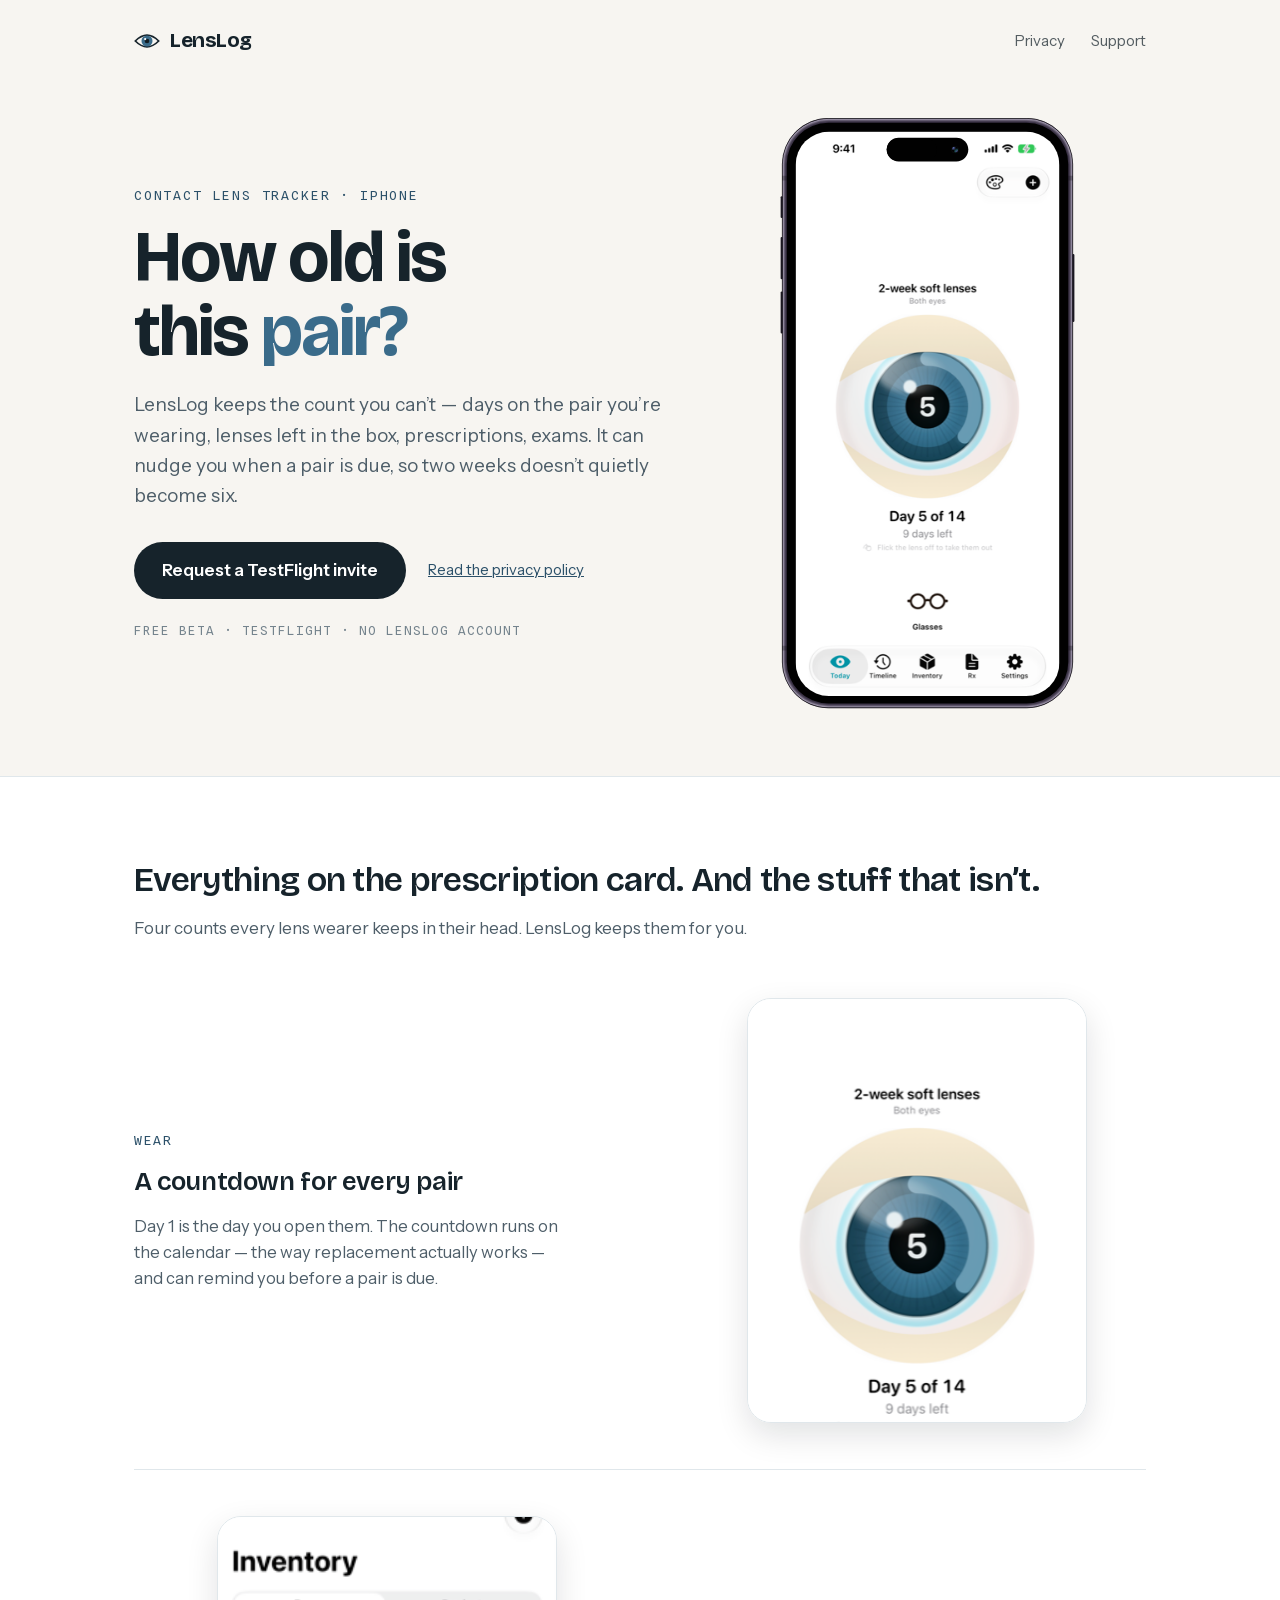
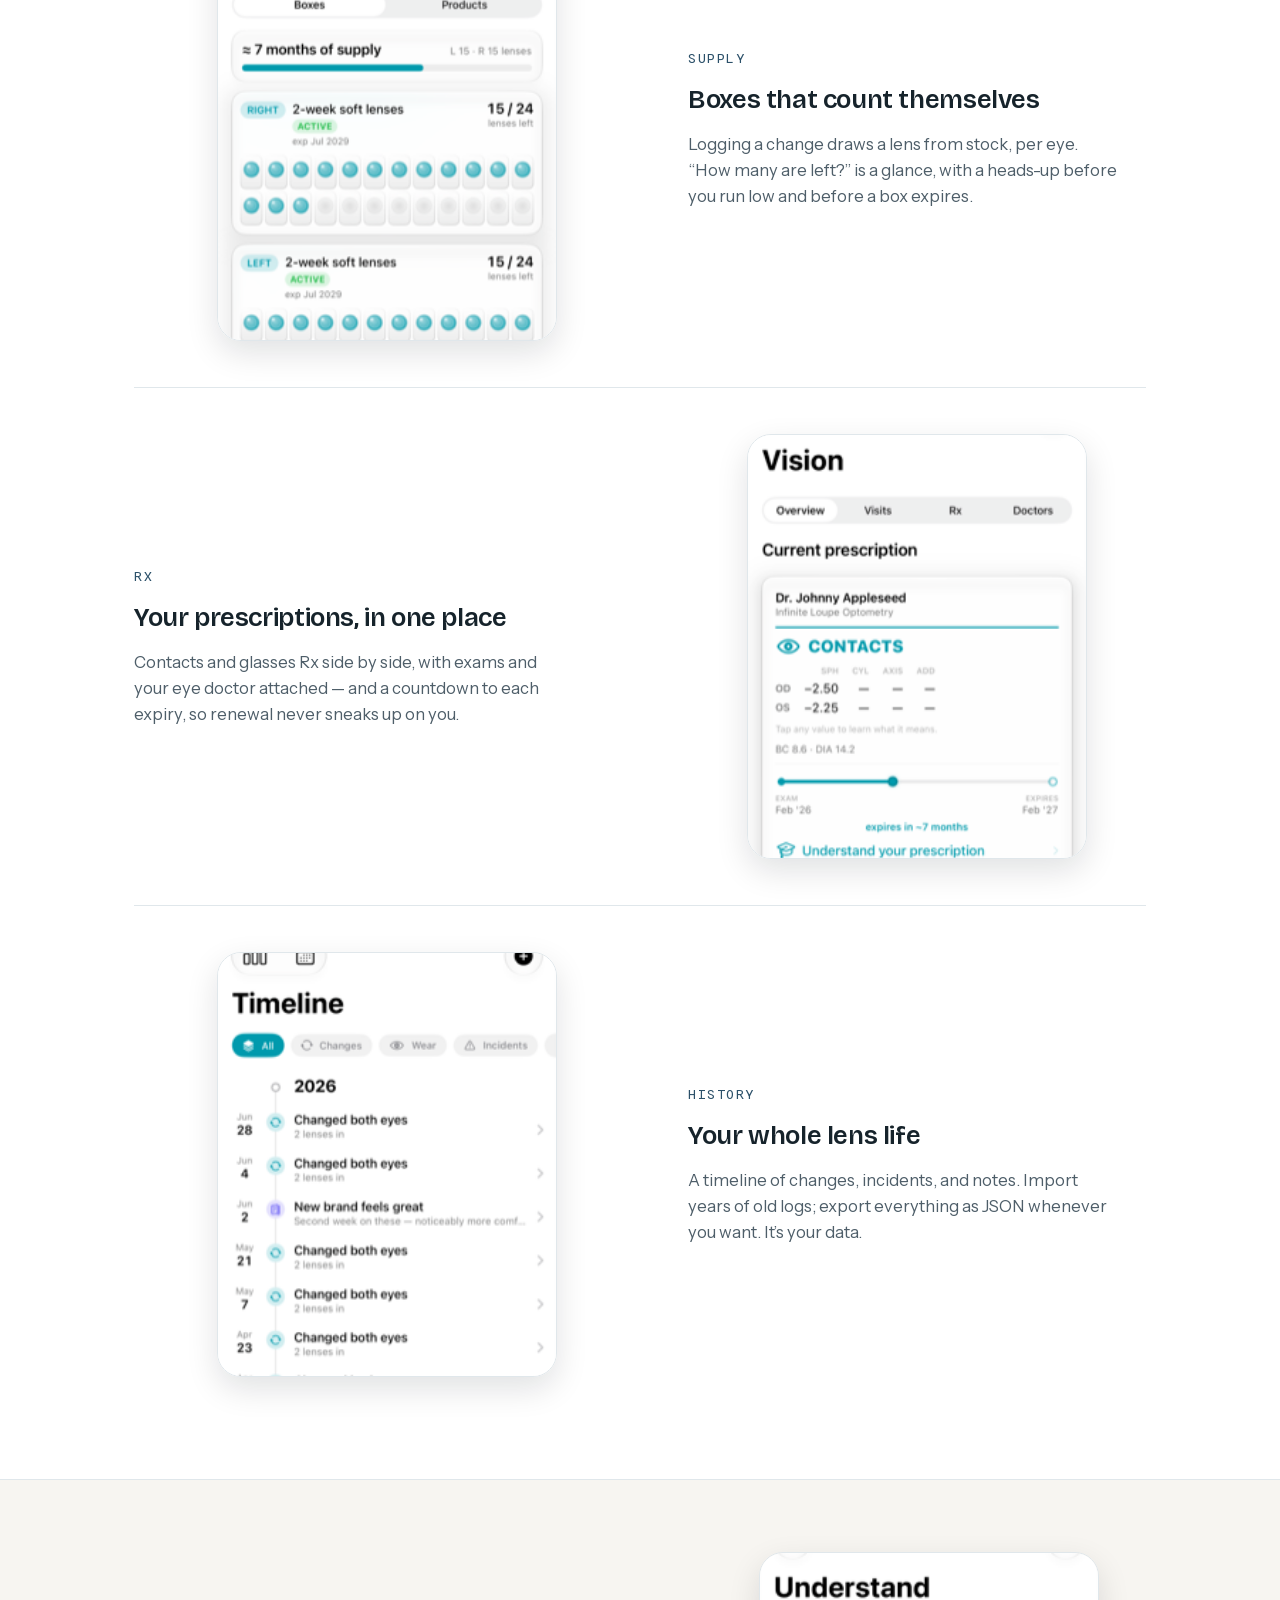
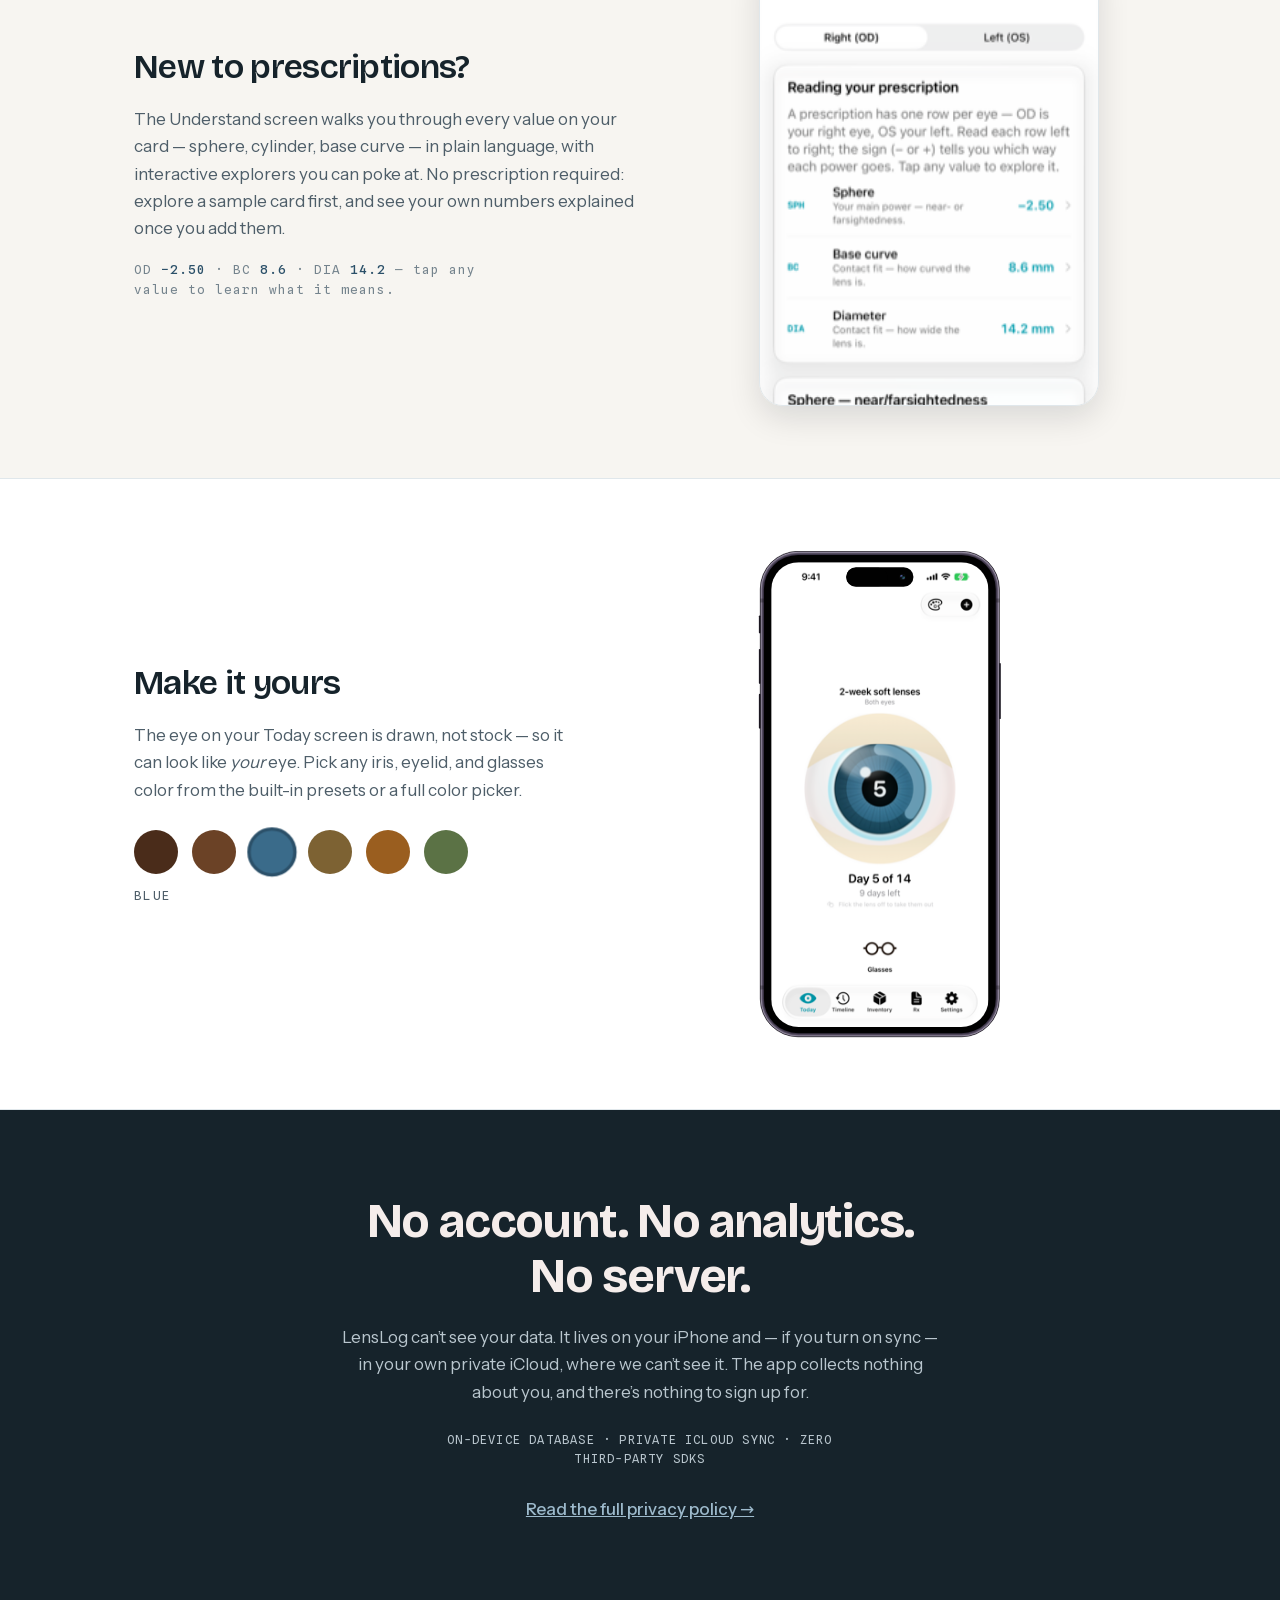
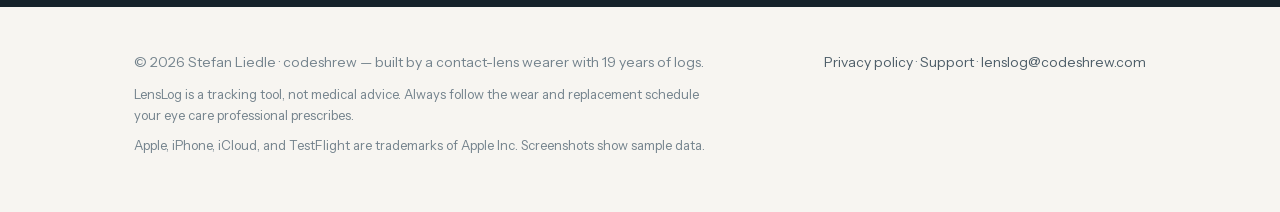
==== commit e8e54747: "Feature rows paired with cropped screenshots; drop day-chip; copy pass - WEAR/SUPPLY/RX/HISTORY are " ====
--- a/index.html
+++ b/index.html
@@ -72,8 +72,7 @@
         <a class="btn" href="/support/" data-mail="?subject=LensLog%20beta%20invite&body=Hi%20—%20I%27d%20like%20to%20try%20the%20LensLog%20beta.">Request a TestFlight invite</a>
         <a class="alt" href="/privacy/">Read the privacy policy</a>
       </div>
-      <p class="day-chip rise d4"><span class="day-ring" aria-hidden="true"></span>
-        DAY <b>5</b> OF 14 · <b>9</b> DAYS LEFT — FREE BETA · NO LENSLOG ACCOUNT</p>
+      <p class="fineprint rise d4">FREE BETA · TESTFLIGHT · NO LENSLOG ACCOUNT</p>
     </div>
 
     <div class="phone-hero rise d2" aria-label="LensLog's Today screen: a drawn eye showing Day 5 of 14, 9 days left">
@@ -102,87 +101,87 @@
   <div class="wrap">
     <h2 class="h2 reveal">Everything on the prescription card. And the stuff that isn’t.</h2>
     <p class="sub reveal">Four counts every lens wearer keeps in their head. LensLog keeps them for you.</p>
-    <div class="rx-card reveal">
-      <div class="rx-row">
+
+    <div class="feature reveal">
+      <div class="feature-copy">
         <span class="rx-label">WEAR</span>
-        <div>
-          <h3>A countdown for every pair</h3>
-          <p>Day 1 is the day you open them. The countdown runs on the calendar —
-          the way replacement actually works — and can remind you before a
-          pair is due.</p>
-        </div>
-      </div>
-      <div class="rx-row">
+        <h3>A countdown for every pair</h3>
+        <p>Day 1 is the day you open them. The countdown runs on the calendar —
+        the way replacement actually works — and can remind you before a pair
+        is due.</p>
+      </div>
+      <div class="feature-shot" style="--pos:center 36%">
+        <picture>
+          <source srcset="/img/dark-today.png" media="(prefers-color-scheme: dark)">
+          <img src="/img/light-today.png" width="640" height="1391" alt="Today screen: the drawn eye showing Day 5 of 14, 9 days left on this pair" loading="lazy">
+        </picture>
+      </div>
+    </div>
+
+    <div class="feature flip reveal">
+      <div class="feature-copy">
         <span class="rx-label">SUPPLY</span>
-        <div>
-          <h3>Boxes that count themselves</h3>
-          <p>Logging a change draws a lens from stock, per eye. “How many are
-          left?” is a glance, with a heads-up before you run low and before a
-          box expires.</p>
-        </div>
-      </div>
-      <div class="rx-row">
+        <h3>Boxes that count themselves</h3>
+        <p>Logging a change draws a lens from stock, per eye. “How many are
+        left?” is a glance, with a heads-up before you run low and before a
+        box expires.</p>
+      </div>
+      <div class="feature-shot" style="--pos:center 24%">
+        <picture>
+          <source srcset="/img/dark-inventory.png" media="(prefers-color-scheme: dark)">
+          <img src="/img/light-inventory.png" width="480" height="1043" alt="Inventory screen: boxes drawn as blister packs, 15 of 24 lenses left per eye, about 7 months of supply" loading="lazy">
+        </picture>
+      </div>
+    </div>
+
+    <div class="feature reveal">
+      <div class="feature-copy">
         <span class="rx-label">RX</span>
-        <div>
-          <h3>Prescriptions, explained</h3>
-          <p>Contacts and glasses Rx, exams, and your eye doctor in one place —
-          with interactive, plain-language explainers you can explore even
-          before you’ve entered a prescription.</p>
-        </div>
-      </div>
-      <div class="rx-row">
+        <h3>Your prescriptions, in one place</h3>
+        <p>Contacts and glasses Rx side by side, with exams and your eye doctor
+        attached — and a countdown to each expiry, so renewal never sneaks up
+        on you.</p>
+      </div>
+      <div class="feature-shot" style="--pos:center 30%">
+        <picture>
+          <source srcset="/img/dark-rx.png" media="(prefers-color-scheme: dark)">
+          <img src="/img/light-rx.png" width="480" height="1043" alt="Vision screen: contacts and glasses prescriptions with exam-to-expiry countdowns" loading="lazy">
+        </picture>
+      </div>
+    </div>
+
+    <div class="feature flip reveal">
+      <div class="feature-copy">
         <span class="rx-label">HISTORY</span>
-        <div>
-          <h3>Your whole lens life</h3>
-          <p>A timeline of changes, incidents, and notes. Import years of old
-          logs; export everything as JSON whenever you want. It’s your data.</p>
-        </div>
-      </div>
-    </div>
-    <p class="rx-footer reveal">OD <b>−2.50</b> · BC <b>8.6</b> · DIA <b>14.2</b> — in the app, tap any value to learn what it means.</p>
+        <h3>Your whole lens life</h3>
+        <p>A timeline of changes, incidents, and notes. Import years of old
+        logs; export everything as JSON whenever you want. It’s your data.</p>
+      </div>
+      <div class="feature-shot" style="--pos:center 22%">
+        <picture>
+          <source srcset="/img/dark-timeline.png" media="(prefers-color-scheme: dark)">
+          <img src="/img/light-timeline.png" width="480" height="1043" alt="Timeline screen: a history of lens changes every two weeks" loading="lazy">
+        </picture>
+      </div>
+    </div>
   </div>
 </section>
 
-<section class="screens">
-  <div class="wrap">
-    <h2 class="h2 reveal">Straight from the app</h2>
-    <div class="shots reveal">
-      <figure>
-        <div class="shot">
-          <picture>
-            <source srcset="/img/dark-inventory.png" media="(prefers-color-scheme: dark)">
-            <img src="/img/light-inventory.png" width="480" height="1043" alt="Inventory screen: two boxes shown as blister packs, 15 of 24 lenses left per eye, about 7 months of supply" loading="lazy">
-          </picture>
-        </div>
-        <figcaption class="shot-caption">Inventory</figcaption>
-      </figure>
-      <figure>
-        <div class="shot">
-          <picture>
-            <source srcset="/img/dark-timeline.png" media="(prefers-color-scheme: dark)">
-            <img src="/img/light-timeline.png" width="480" height="1043" alt="Timeline screen: a history of lens changes every two weeks" loading="lazy">
-          </picture>
-        </div>
-        <figcaption class="shot-caption">Timeline</figcaption>
-      </figure>
-      <figure>
-        <div class="shot">
-          <picture>
-            <source srcset="/img/dark-rx.png" media="(prefers-color-scheme: dark)">
-            <img src="/img/light-rx.png" width="480" height="1043" alt="Vision screen: current contacts and glasses prescriptions" loading="lazy">
-          </picture>
-        </div>
-        <figcaption class="shot-caption">Rx</figcaption>
-      </figure>
-      <figure>
-        <div class="shot">
-          <picture>
-            <source srcset="/img/dark-education.png" media="(prefers-color-scheme: dark)">
-            <img src="/img/light-education.png" width="480" height="1043" alt="Understand screen: an interactive walkthrough explaining sphere, base curve, and diameter in plain language" loading="lazy">
-          </picture>
-        </div>
-        <figcaption class="shot-caption">Understand</figcaption>
-      </figure>
+<section class="learn">
+  <div class="wrap">
+    <div>
+      <h2 class="h2 reveal">New to prescriptions?</h2>
+      <p class="reveal">The Understand screen walks you through every value on your card —
+      sphere, cylinder, base curve — in plain language, with interactive
+      explorers you can poke at. No prescription required: explore a sample
+      card first, and see your own numbers explained once you add them.</p>
+      <p class="sample-line reveal">OD <b>−2.50</b> · BC <b>8.6</b> · DIA <b>14.2</b> — tap any value to learn what it means.</p>
+    </div>
+    <div class="feature-shot reveal" style="--pos:center 30%">
+      <picture>
+        <source srcset="/img/dark-education.png" media="(prefers-color-scheme: dark)">
+        <img src="/img/light-education.png" width="480" height="1043" alt="Understand screen: an interactive walkthrough explaining sphere, base curve, and diameter in plain language" loading="lazy">
+      </picture>
     </div>
   </div>
 </section>
--- a/site.css
+++ b/site.css
@@ -109,67 +109,83 @@
   display:grid;grid-template-columns:1.1fr .9fr;gap:40px;align-items:center;
   padding-top:36px;padding-bottom:68px;
 }
+.hero .wrap > *{min-width:0}
+.yours .wrap > *{min-width:0}
 .hero h1{margin:16px 0 22px}
 .hero p.lede{font-size:19px;max-width:30em;color:var(--muted);margin-bottom:30px}
 .cta-row{display:flex;align-items:center;gap:22px;flex-wrap:wrap}
 .cta-row .alt{font-size:15px}
 
-/* Day-ring chip — the app's iris countdown, quoted accurately (5 of 14). */
-.day-chip{
-  display:inline-flex;align-items:center;gap:10px;margin-top:22px;
+.fineprint{
+  font-family:"Spline Sans Mono",monospace;font-size:12.5px;letter-spacing:.08em;
+  color:var(--soft);margin-top:22px;
+}
+
+/* ---------- phone frames (devices.css, scaled) ----------
+   The frame is a fixed 428×868 box shrunk with transform:scale(--s).
+   Transforms don't change layout size, so the wrapper must compensate BOTH
+   dimensions — width too, or the 428px layout box sets the grid's
+   min-content and phones get sideways scroll (QA finding 2026-07-02). */
+.phone-hero{display:flex;justify-content:center;min-width:0}
+.phone-scale{
+  --s:.68;
+  /* Origin top LEFT: with the wrapper sized to 428×868 × --s, scaling the
+     428px content from the left edge makes it exactly fill the wrapper.
+     (top center would scale around the SHRUNKEN wrapper's midline and shove
+     the render right by (428·s/2)(1−s) — the off-center QA follow-up.) */
+  transform:scale(var(--s));transform-origin:top left;
+  width:calc(428px*var(--s));height:calc(868px*var(--s));
+}
+.device .device-screen{object-fit:cover}
+@media (max-width:1024px){ .phone-scale{--s:.58} }
+@media (max-width:820px){ .phone-scale{--s:.5} }
+@media (max-width:380px){ .phone-scale{--s:.42} }
+
+/* ---------- feature rows (each paired with its screenshot) ---------- */
+.features{background:var(--raise);border-top:1px solid var(--border);border-bottom:1px solid var(--border)}
+.features .wrap{padding-top:76px;padding-bottom:56px}
+.features .sub{color:var(--muted);margin:8px 0 10px;max-width:38em}
+.feature{
+  display:grid;grid-template-columns:1.05fr .95fr;gap:48px;align-items:center;
+  padding:46px 0;border-bottom:1px solid var(--border);min-width:0;
+}
+.feature:last-of-type{border-bottom:none}
+.feature.flip .feature-copy{order:2}
+.rx-label{
+  font-family:"Spline Sans Mono",monospace;font-size:13px;letter-spacing:.12em;
+  color:var(--accent);display:block;margin-bottom:10px;
+}
+.feature h3{font-family:"Bricolage Grotesque",sans-serif;font-size:clamp(21px,2.6vw,26px);
+  font-weight:600;letter-spacing:-.015em;margin-bottom:10px}
+.feature p{font-size:16.5px;color:var(--muted);max-width:26em}
+.feature-shot{
+  justify-self:center;width:min(340px,100%);aspect-ratio:4/5;
+  border-radius:24px;overflow:hidden;border:1px solid var(--border);box-shadow:var(--shadow);
+  min-width:0;
+}
+.feature-shot img{width:100%;height:100%;object-fit:cover;object-position:var(--pos,center top)}
+@media (max-width:820px){
+  .feature{grid-template-columns:1fr;gap:26px;padding:38px 0}
+  .feature.flip .feature-copy{order:0}
+  .feature-shot{width:min(300px,100%)}
+}
+
+/* ---------- learn band (education explorers) ---------- */
+.learn .wrap{
+  padding-top:72px;padding-bottom:72px;
+  display:grid;grid-template-columns:1.1fr .9fr;gap:48px;align-items:center;
+}
+.learn .wrap > *{min-width:0}
+.learn p{color:var(--muted);max-width:30em;margin:12px 0 18px}
+.learn .sample-line{
   font-family:"Spline Sans Mono",monospace;font-size:12.5px;letter-spacing:.08em;
   color:var(--soft);
 }
-.day-ring{
-  width:22px;height:22px;border-radius:50%;flex:none;
-  background:conic-gradient(var(--iris) 0deg 128.6deg, var(--ring-track) 128.6deg 360deg);
-  -webkit-mask:radial-gradient(circle at center, transparent 5.5px, #000 6px);
-  mask:radial-gradient(circle at center, transparent 5.5px, #000 6px);
-}
-.day-chip b{color:var(--text);font-weight:500}
-
-/* ---------- phone frames (devices.css, scaled) ---------- */
-.phone-hero{display:flex;justify-content:center}
-.phone-scale{transform:scale(.68);transform-origin:top center;height:calc(868px*.68)}
-.device .device-screen{object-fit:cover}
-@media (max-width:1024px){ .phone-scale{transform:scale(.58);height:calc(868px*.58)} }
-@media (max-width:820px){ .phone-scale{transform:scale(.5);height:calc(868px*.5)} }
-@media (max-width:380px){ .phone-scale{transform:scale(.42);height:calc(868px*.42)} }
-
-/* ---------- rx-card features ---------- */
-.features{background:var(--raise);border-top:1px solid var(--border);border-bottom:1px solid var(--border)}
-.features .wrap{padding-top:76px;padding-bottom:70px}
-.features .sub{color:var(--muted);margin:8px 0 44px;max-width:38em}
-.rx-card{display:grid;grid-template-columns:repeat(2,1fr);border-top:1px solid var(--border)}
-.rx-row{
-  padding:30px 28px 32px 0;border-bottom:1px solid var(--border);
-  display:grid;grid-template-columns:96px 1fr;gap:18px;align-items:start;
-}
-.rx-row:nth-child(odd){padding-right:44px}
-.rx-row:nth-child(even){padding-left:44px;border-left:1px solid var(--border)}
-.rx-label{
-  font-family:"Spline Sans Mono",monospace;font-size:13px;letter-spacing:.1em;
-  color:var(--accent);padding-top:4px;
-}
-.rx-row h3{font-family:"Bricolage Grotesque",sans-serif;font-size:19px;font-weight:600;
-  letter-spacing:-.01em;margin-bottom:6px}
-.rx-row p{font-size:15.5px;color:var(--muted)}
-.rx-footer{
-  font-family:"Spline Sans Mono",monospace;font-size:12.5px;letter-spacing:.08em;
-  color:var(--soft);padding-top:22px;
-}
-.rx-footer b{color:var(--accent);font-weight:500}
-
-/* ---------- screens strip ---------- */
-.screens .wrap{padding-top:72px;padding-bottom:72px}
-.screens .h2{text-align:center;margin-bottom:34px}
-.shots{display:grid;grid-template-columns:repeat(4,1fr);gap:24px;max-width:1012px;margin:0 auto}
-.shot{border-radius:24px;overflow:hidden;border:1px solid var(--border);box-shadow:var(--shadow)}
-.shot img{display:block;width:100%;height:auto}
-.shot-caption{font-family:"Spline Sans Mono",monospace;font-size:12.5px;letter-spacing:.1em;
-  text-transform:uppercase;color:var(--soft);text-align:center;margin-top:12px}
-@media (max-width:820px){ .shots{grid-template-columns:repeat(2,1fr);max-width:560px} }
-@media (max-width:520px){ .shots{grid-template-columns:1fr;max-width:320px} }
+.learn .sample-line b{color:var(--accent);font-weight:500}
+.learn .feature-shot{aspect-ratio:3/4}
+@media (max-width:820px){
+  .learn .wrap{grid-template-columns:1fr;gap:26px}
+}
 
 /* ---------- make it yours ---------- */
 .yours{background:var(--raise);border-top:1px solid var(--border);border-bottom:1px solid var(--border)}
@@ -186,13 +202,13 @@
 .swatch[aria-pressed="true"]{border-color:var(--accent);transform:scale(1.12)}
 .swatch-name{font-family:"Spline Sans Mono",monospace;font-size:12.5px;letter-spacing:.1em;
   text-transform:uppercase;color:var(--soft);margin-top:16px}
-.yours .phone-scale{transform:scale(.56);height:calc(868px*.56)}
+.yours .phone-scale{--s:.56}
 #variant-img{transition:opacity .22s ease}
 #variant-img.swapping{opacity:0}
 @media (max-width:820px){
   .yours .wrap{grid-template-columns:1fr;gap:28px}
   .yours .phone-hero{order:2}
-  .yours .phone-scale{transform:scale(.46);height:calc(868px*.46)}
+  .yours .phone-scale{--s:.46}
 }
 
 /* ---------- privacy band ---------- */
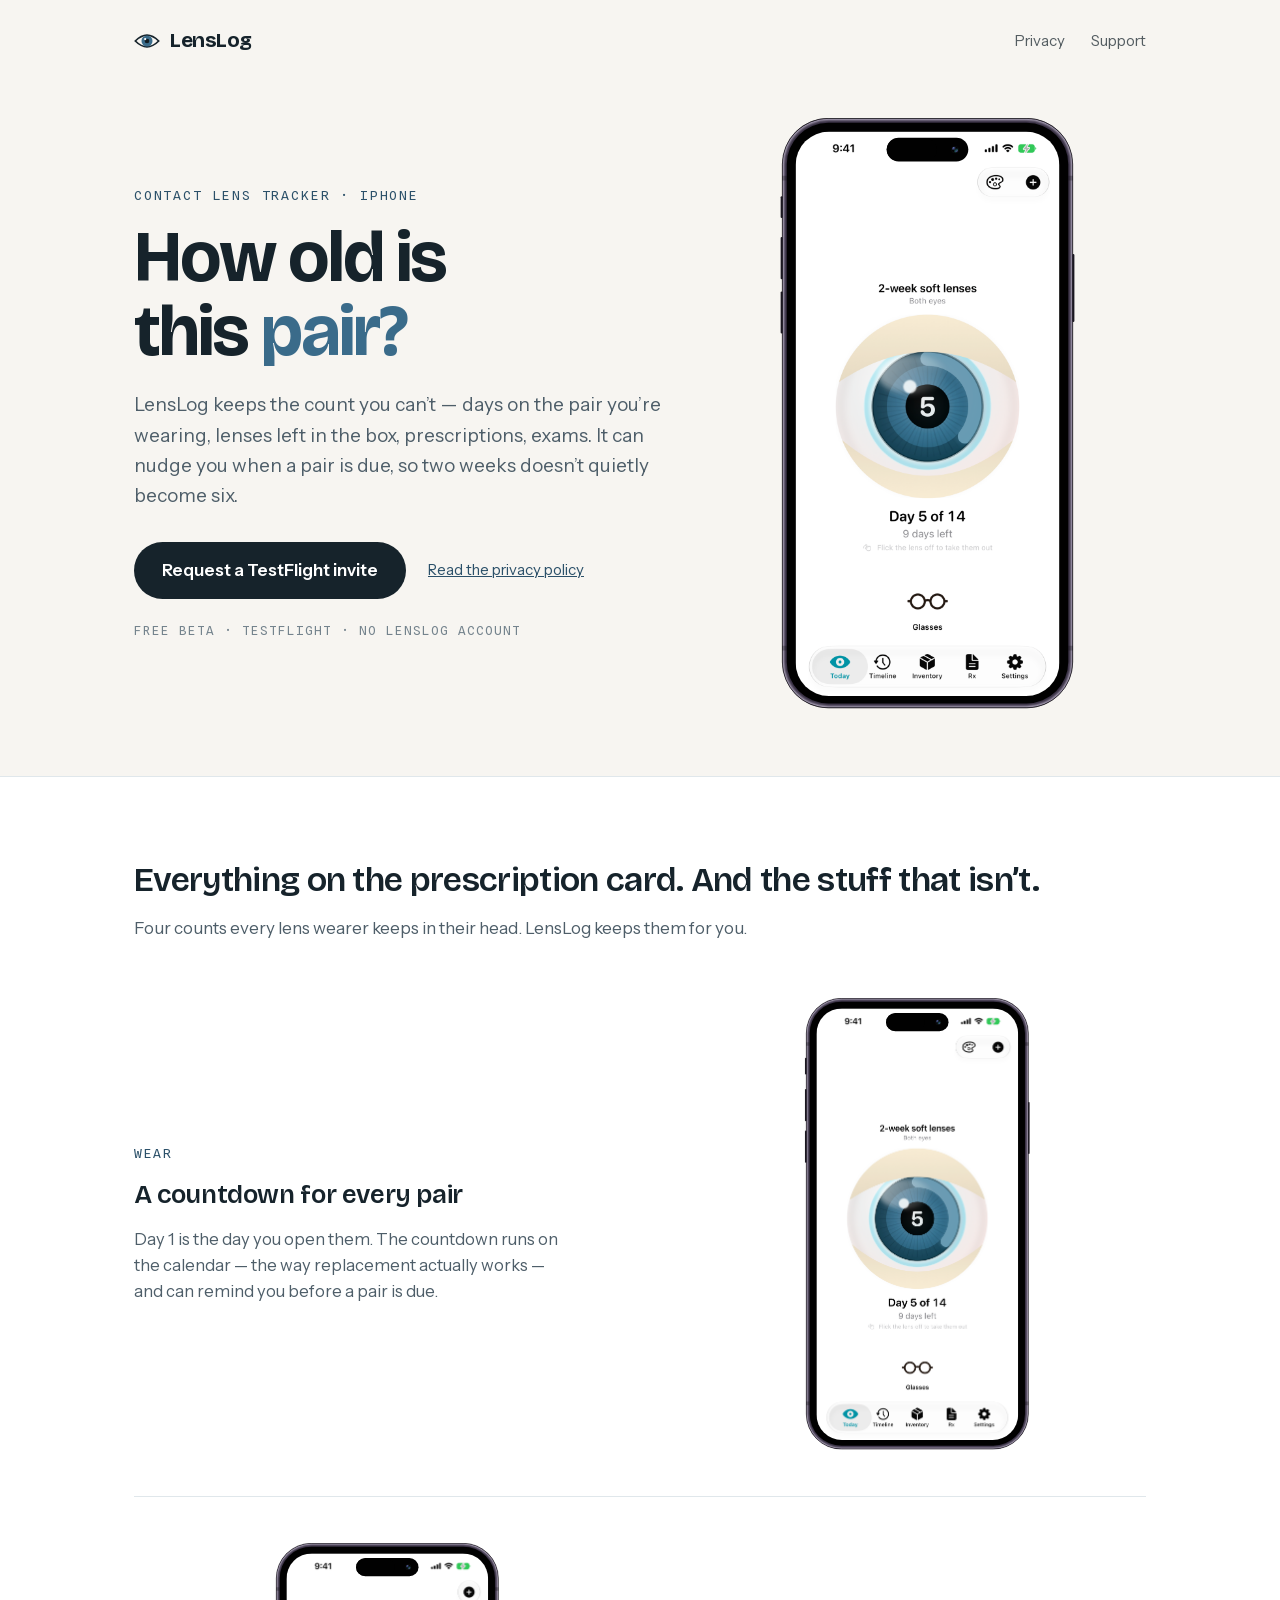
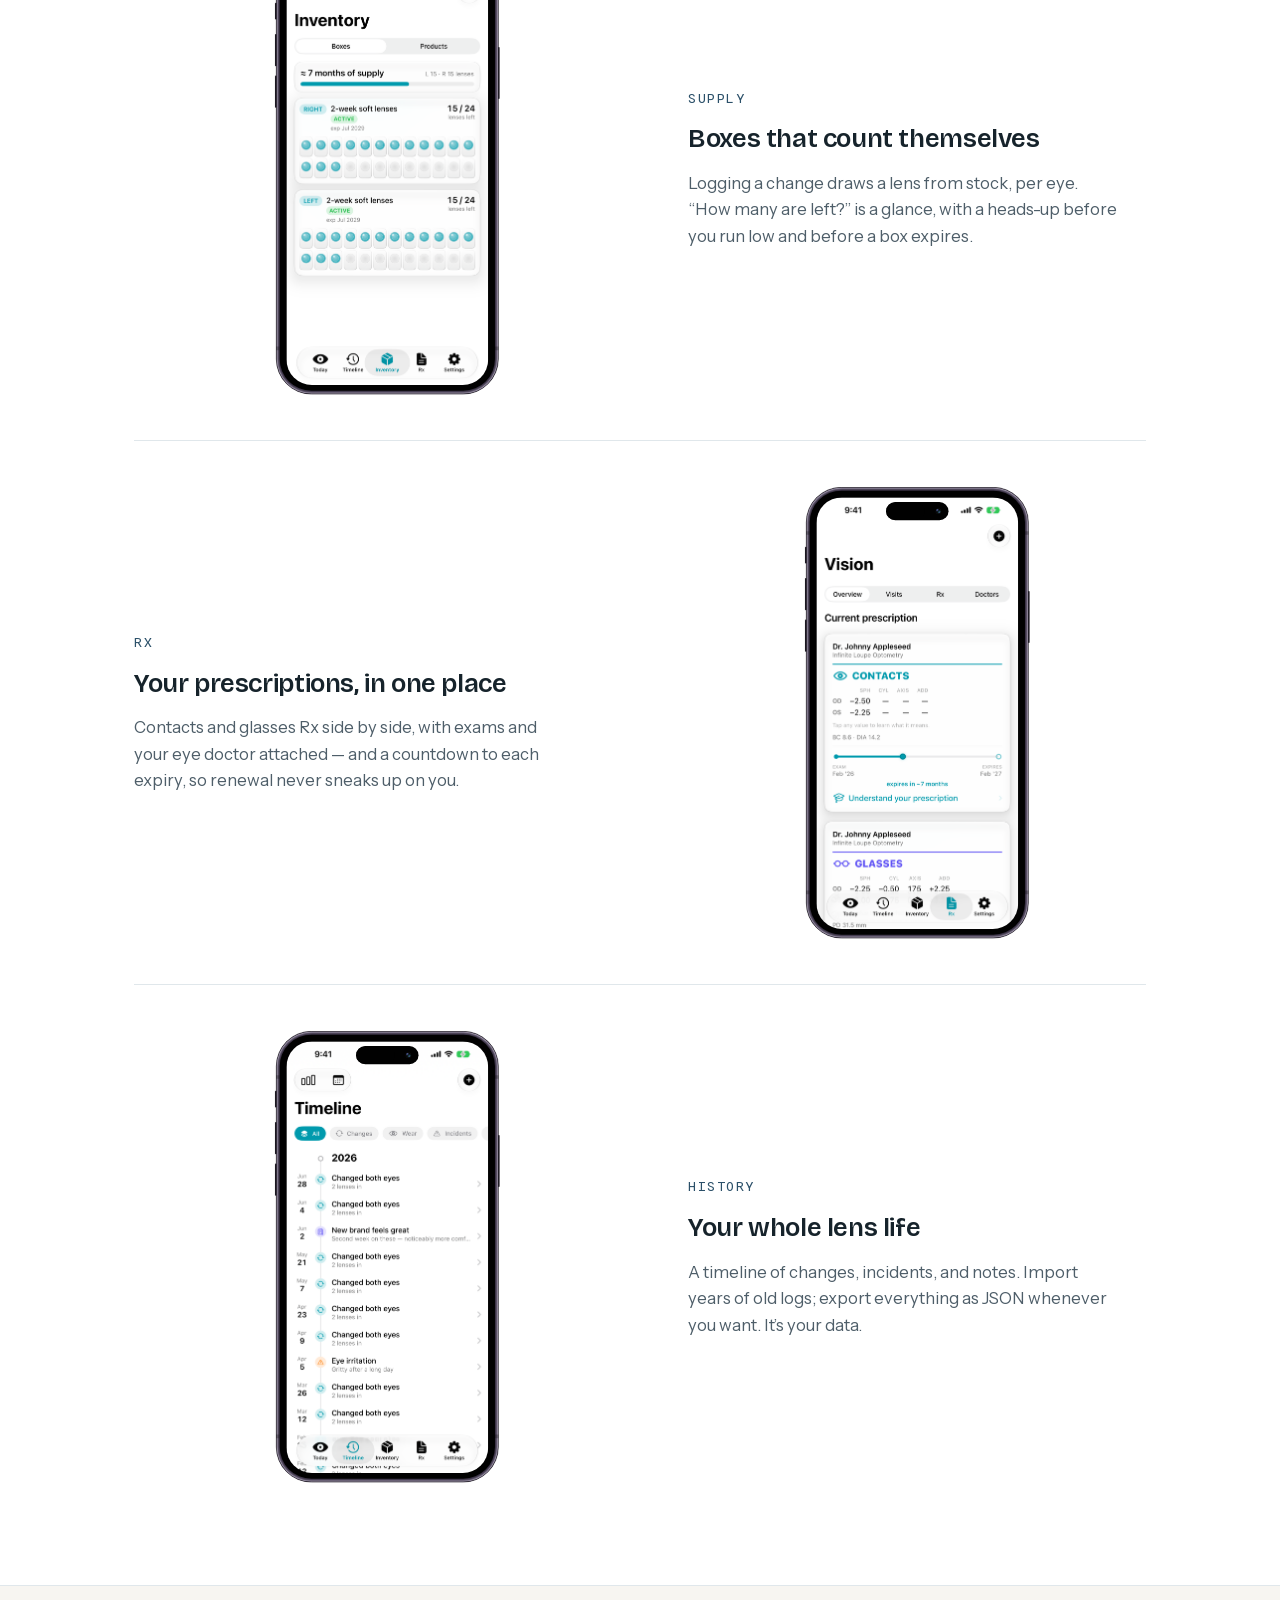
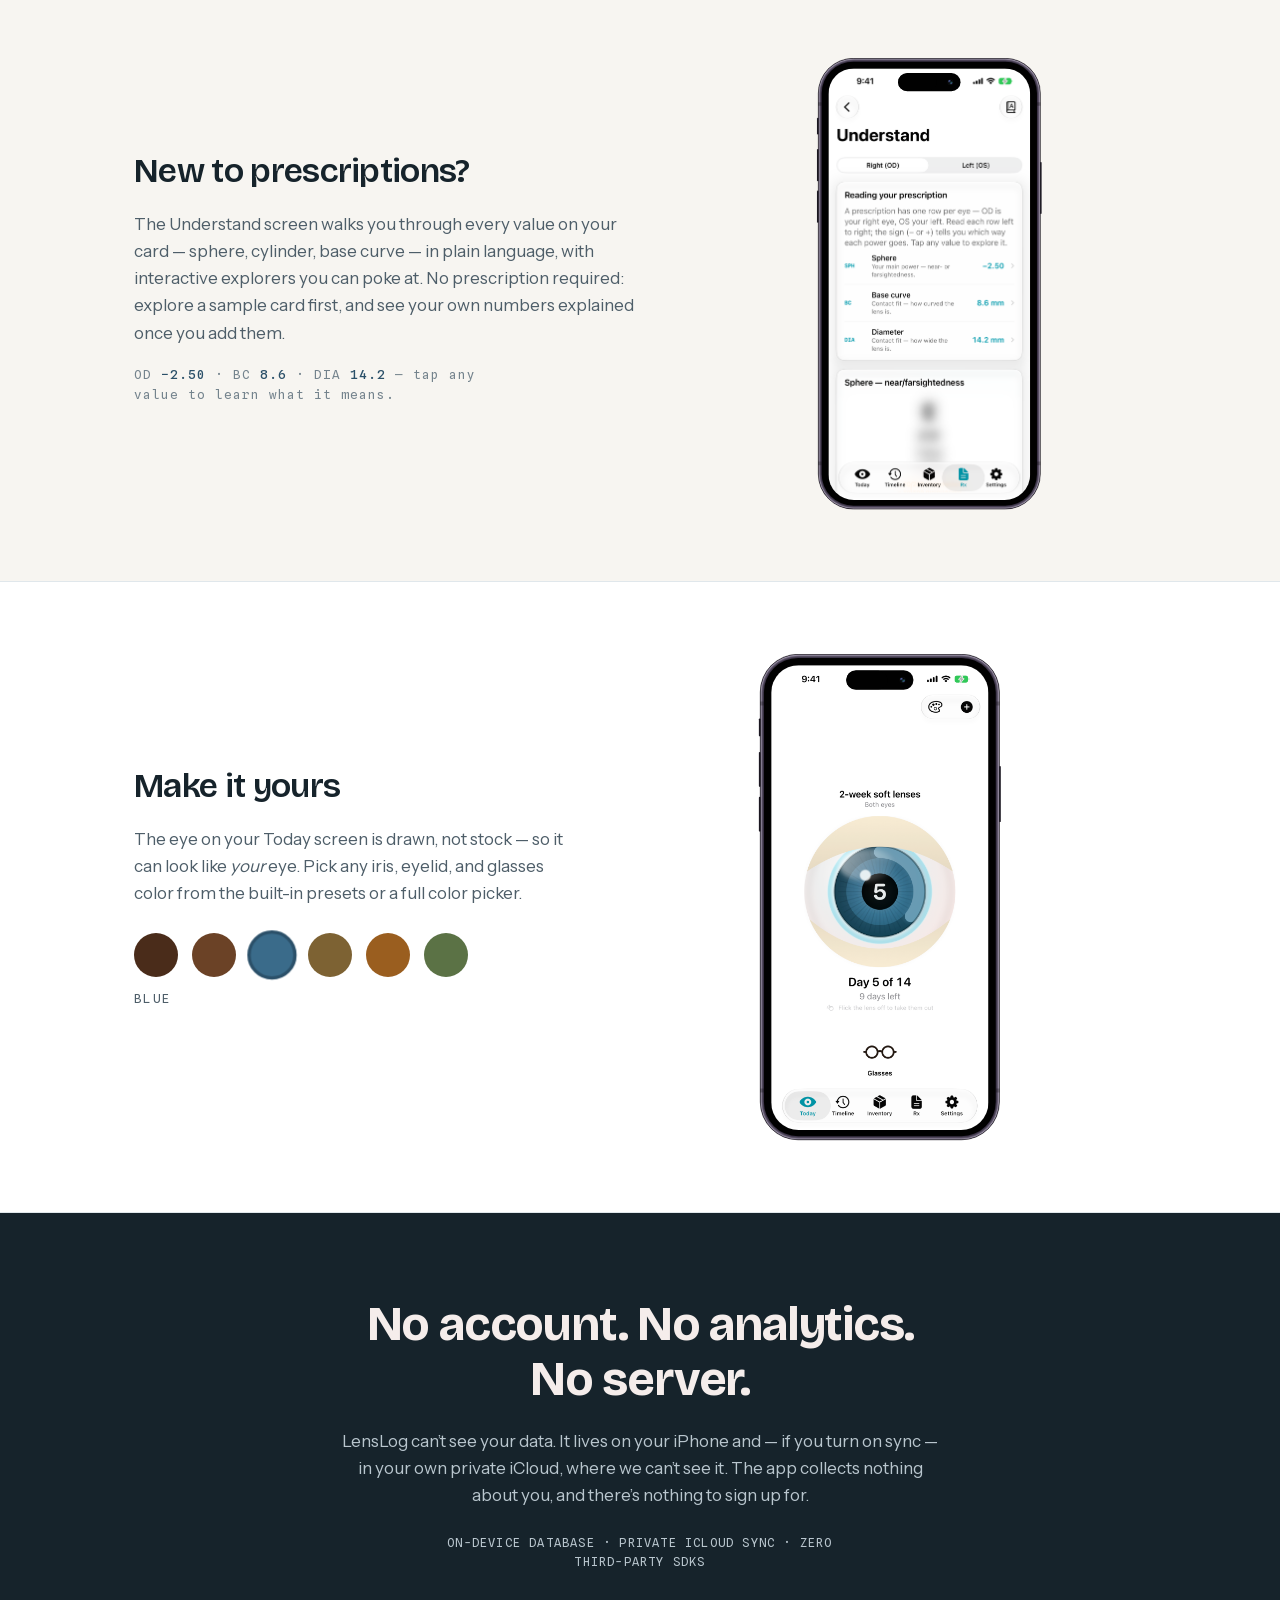
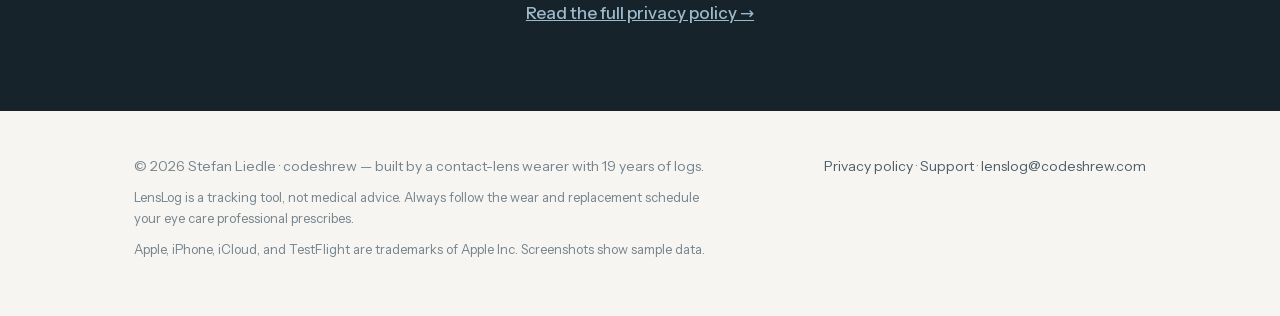
==== commit b13cdb12: "Retina-sharp images + device frames on every screenshot - All 22 site images re-rendered at 810px wi" ====
--- a/index.html
+++ b/index.html
@@ -81,7 +81,7 @@
           <div class="device-frame">
             <picture>
               <source srcset="/img/dark-today.png" media="(prefers-color-scheme: dark)">
-              <img class="device-screen" src="/img/light-today.png" width="640" height="1391"
+              <img class="device-screen" src="/img/light-today.png" width="810" height="1761"
                    alt="LensLog Today screen — an illustrated eye whose iris shows the current pair on Day 5 of 14"
                    fetchpriority="high">
             </picture>
@@ -110,11 +110,22 @@
         the way replacement actually works — and can remind you before a pair
         is due.</p>
       </div>
-      <div class="feature-shot" style="--pos:center 36%">
-        <picture>
+      <div class="phone-hero">
+        <div class="phone-scale feature-phone">
+          <div class="device device-iphone-14-pro">
+            <div class="device-frame">
+              <picture>
           <source srcset="/img/dark-today.png" media="(prefers-color-scheme: dark)">
-          <img src="/img/light-today.png" width="640" height="1391" alt="Today screen: the drawn eye showing Day 5 of 14, 9 days left on this pair" loading="lazy">
+          <img class="device-screen" src="/img/light-today.png" width="810" height="1761" alt="Today screen: the drawn eye showing Day 5 of 14, 9 days left on this pair" loading="lazy">
         </picture>
+            </div>
+            <div class="device-stripe"></div>
+            <div class="device-header"></div>
+            <div class="device-sensors"></div>
+            <div class="device-btns"></div>
+            <div class="device-power"></div>
+          </div>
+        </div>
       </div>
     </div>
 
@@ -126,11 +137,22 @@
         left?” is a glance, with a heads-up before you run low and before a
         box expires.</p>
       </div>
-      <div class="feature-shot" style="--pos:center 24%">
-        <picture>
+      <div class="phone-hero">
+        <div class="phone-scale feature-phone">
+          <div class="device device-iphone-14-pro">
+            <div class="device-frame">
+              <picture>
           <source srcset="/img/dark-inventory.png" media="(prefers-color-scheme: dark)">
-          <img src="/img/light-inventory.png" width="480" height="1043" alt="Inventory screen: boxes drawn as blister packs, 15 of 24 lenses left per eye, about 7 months of supply" loading="lazy">
+          <img class="device-screen" src="/img/light-inventory.png" width="810" height="1761" alt="Inventory screen: boxes drawn as blister packs, 15 of 24 lenses left per eye, about 7 months of supply" loading="lazy">
         </picture>
+            </div>
+            <div class="device-stripe"></div>
+            <div class="device-header"></div>
+            <div class="device-sensors"></div>
+            <div class="device-btns"></div>
+            <div class="device-power"></div>
+          </div>
+        </div>
       </div>
     </div>
 
@@ -142,11 +164,22 @@
         attached — and a countdown to each expiry, so renewal never sneaks up
         on you.</p>
       </div>
-      <div class="feature-shot" style="--pos:center 30%">
-        <picture>
+      <div class="phone-hero">
+        <div class="phone-scale feature-phone">
+          <div class="device device-iphone-14-pro">
+            <div class="device-frame">
+              <picture>
           <source srcset="/img/dark-rx.png" media="(prefers-color-scheme: dark)">
-          <img src="/img/light-rx.png" width="480" height="1043" alt="Vision screen: contacts and glasses prescriptions with exam-to-expiry countdowns" loading="lazy">
+          <img class="device-screen" src="/img/light-rx.png" width="810" height="1761" alt="Vision screen: contacts and glasses prescriptions with exam-to-expiry countdowns" loading="lazy">
         </picture>
+            </div>
+            <div class="device-stripe"></div>
+            <div class="device-header"></div>
+            <div class="device-sensors"></div>
+            <div class="device-btns"></div>
+            <div class="device-power"></div>
+          </div>
+        </div>
       </div>
     </div>
 
@@ -157,11 +190,22 @@
         <p>A timeline of changes, incidents, and notes. Import years of old
         logs; export everything as JSON whenever you want. It’s your data.</p>
       </div>
-      <div class="feature-shot" style="--pos:center 22%">
-        <picture>
+      <div class="phone-hero">
+        <div class="phone-scale feature-phone">
+          <div class="device device-iphone-14-pro">
+            <div class="device-frame">
+              <picture>
           <source srcset="/img/dark-timeline.png" media="(prefers-color-scheme: dark)">
-          <img src="/img/light-timeline.png" width="480" height="1043" alt="Timeline screen: a history of lens changes every two weeks" loading="lazy">
+          <img class="device-screen" src="/img/light-timeline.png" width="810" height="1761" alt="Timeline screen: a history of lens changes every two weeks" loading="lazy">
         </picture>
+            </div>
+            <div class="device-stripe"></div>
+            <div class="device-header"></div>
+            <div class="device-sensors"></div>
+            <div class="device-btns"></div>
+            <div class="device-power"></div>
+          </div>
+        </div>
       </div>
     </div>
   </div>
@@ -177,12 +221,23 @@
       card first, and see your own numbers explained once you add them.</p>
       <p class="sample-line reveal">OD <b>−2.50</b> · BC <b>8.6</b> · DIA <b>14.2</b> — tap any value to learn what it means.</p>
     </div>
-    <div class="feature-shot reveal" style="--pos:center 30%">
-      <picture>
+    <div class="phone-hero reveal">
+        <div class="phone-scale feature-phone">
+          <div class="device device-iphone-14-pro">
+            <div class="device-frame">
+              <picture>
         <source srcset="/img/dark-education.png" media="(prefers-color-scheme: dark)">
-        <img src="/img/light-education.png" width="480" height="1043" alt="Understand screen: an interactive walkthrough explaining sphere, base curve, and diameter in plain language" loading="lazy">
+        <img class="device-screen" src="/img/light-education.png" width="810" height="1761" alt="Understand screen: an interactive walkthrough explaining sphere, base curve, and diameter in plain language" loading="lazy">
       </picture>
-    </div>
+            </div>
+            <div class="device-stripe"></div>
+            <div class="device-header"></div>
+            <div class="device-sensors"></div>
+            <div class="device-btns"></div>
+            <div class="device-power"></div>
+          </div>
+        </div>
+      </div>
   </div>
 </section>
 
@@ -209,7 +264,7 @@
           <div class="device-frame">
             <picture id="variant-picture">
               <source id="variant-dark" srcset="/img/variants/dark-blue.png" media="(prefers-color-scheme: dark)">
-              <img id="variant-img" class="device-screen" src="/img/variants/light-blue.png" width="480" height="1043"
+              <img id="variant-img" class="device-screen" src="/img/variants/light-blue.png" width="810" height="1761"
                    alt="LensLog Today screen with blue eyes" loading="lazy">
             </picture>
           </div>
--- a/site.css
+++ b/site.css
@@ -158,16 +158,11 @@
 .feature h3{font-family:"Bricolage Grotesque",sans-serif;font-size:clamp(21px,2.6vw,26px);
   font-weight:600;letter-spacing:-.015em;margin-bottom:10px}
 .feature p{font-size:16.5px;color:var(--muted);max-width:26em}
-.feature-shot{
-  justify-self:center;width:min(340px,100%);aspect-ratio:4/5;
-  border-radius:24px;overflow:hidden;border:1px solid var(--border);box-shadow:var(--shadow);
-  min-width:0;
-}
-.feature-shot img{width:100%;height:100%;object-fit:cover;object-position:var(--pos,center top)}
+.feature-phone{--s:.52}
 @media (max-width:820px){
   .feature{grid-template-columns:1fr;gap:26px;padding:38px 0}
   .feature.flip .feature-copy{order:0}
-  .feature-shot{width:min(300px,100%)}
+  .feature-phone{--s:.44}
 }
 
 /* ---------- learn band (education explorers) ---------- */
@@ -182,7 +177,6 @@
   color:var(--soft);
 }
 .learn .sample-line b{color:var(--accent);font-weight:500}
-.learn .feature-shot{aspect-ratio:3/4}
 @media (max-width:820px){
   .learn .wrap{grid-template-columns:1fr;gap:26px}
 }
@@ -251,7 +245,7 @@
 /* ---------- responsive hero ---------- */
 @media (max-width:820px){
   .hero .wrap{grid-template-columns:1fr;gap:34px;padding-top:6px;padding-bottom:54px}
-  .phone-hero{order:-1}
+  .hero .phone-hero{order:-1}
   .rx-card{grid-template-columns:1fr}
   .rx-row:nth-child(odd){padding-right:0}
   .rx-row:nth-child(even){padding-left:0;border-left:none}
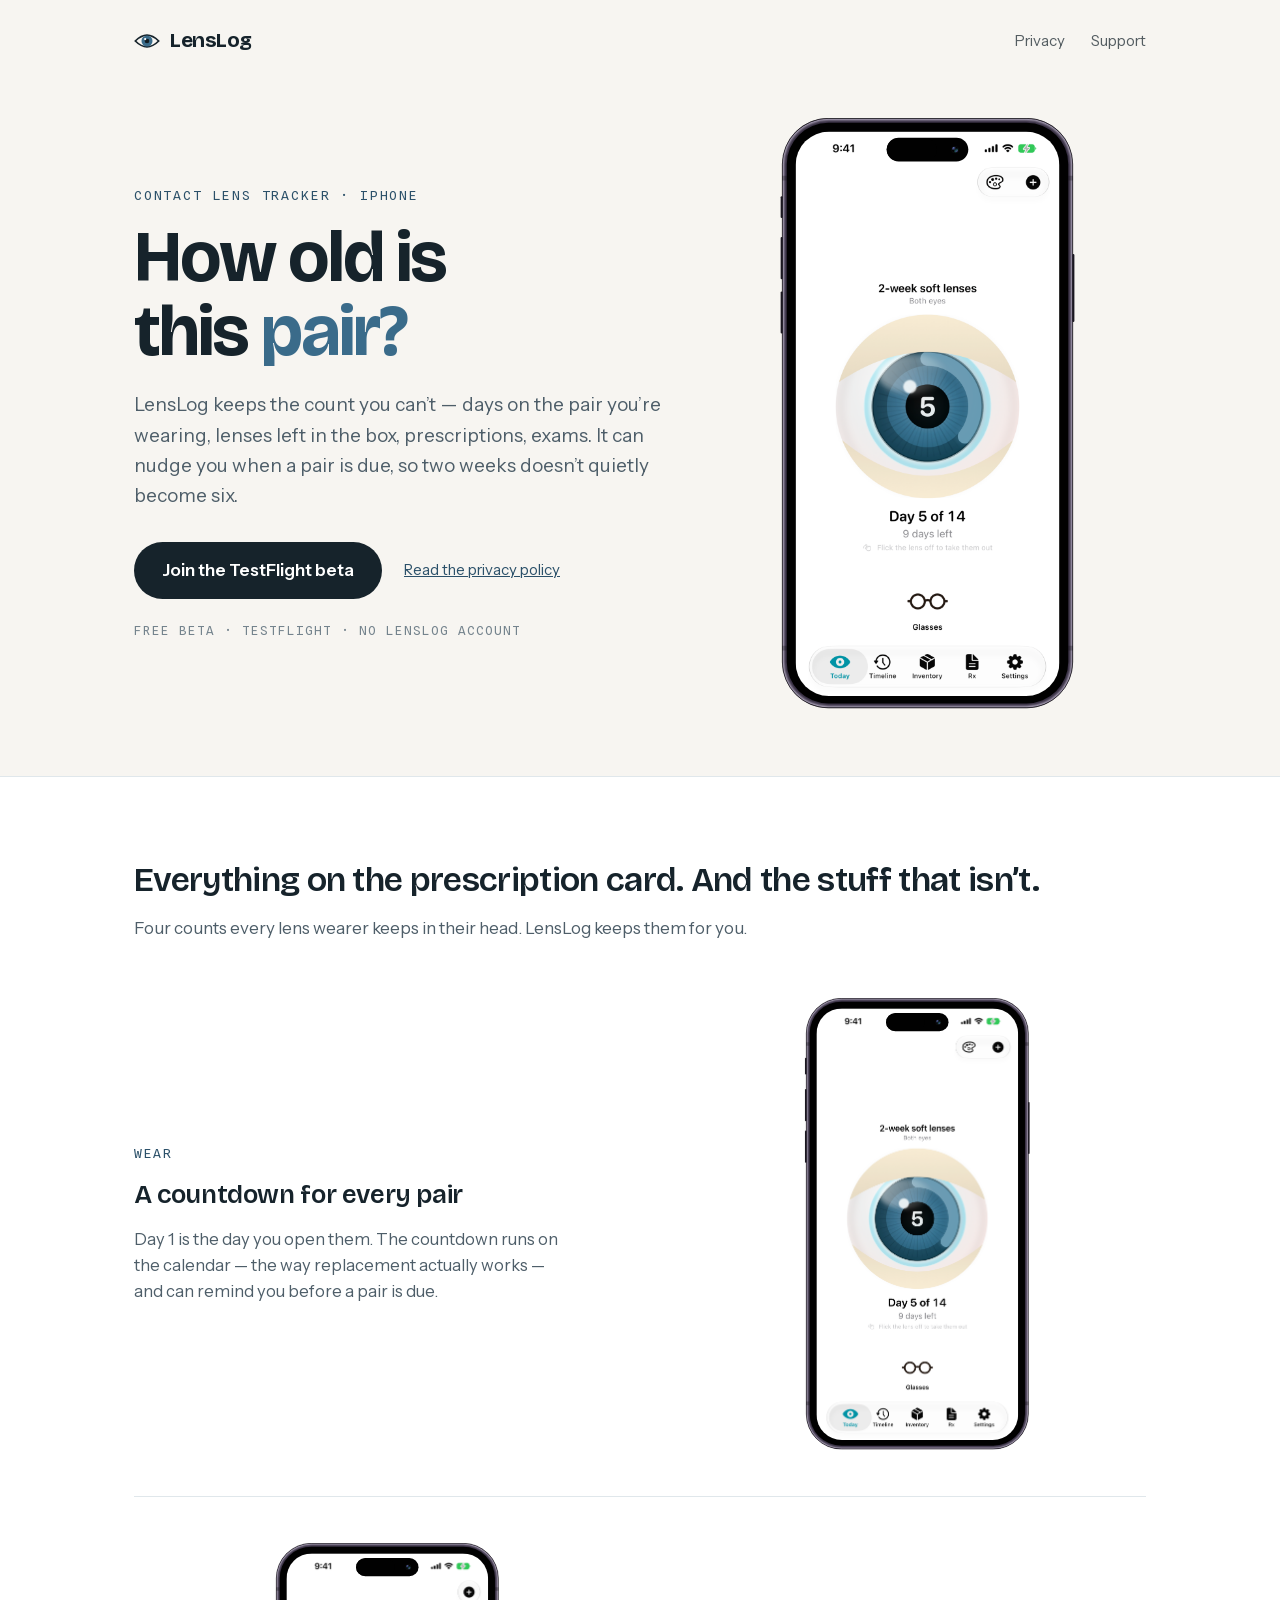
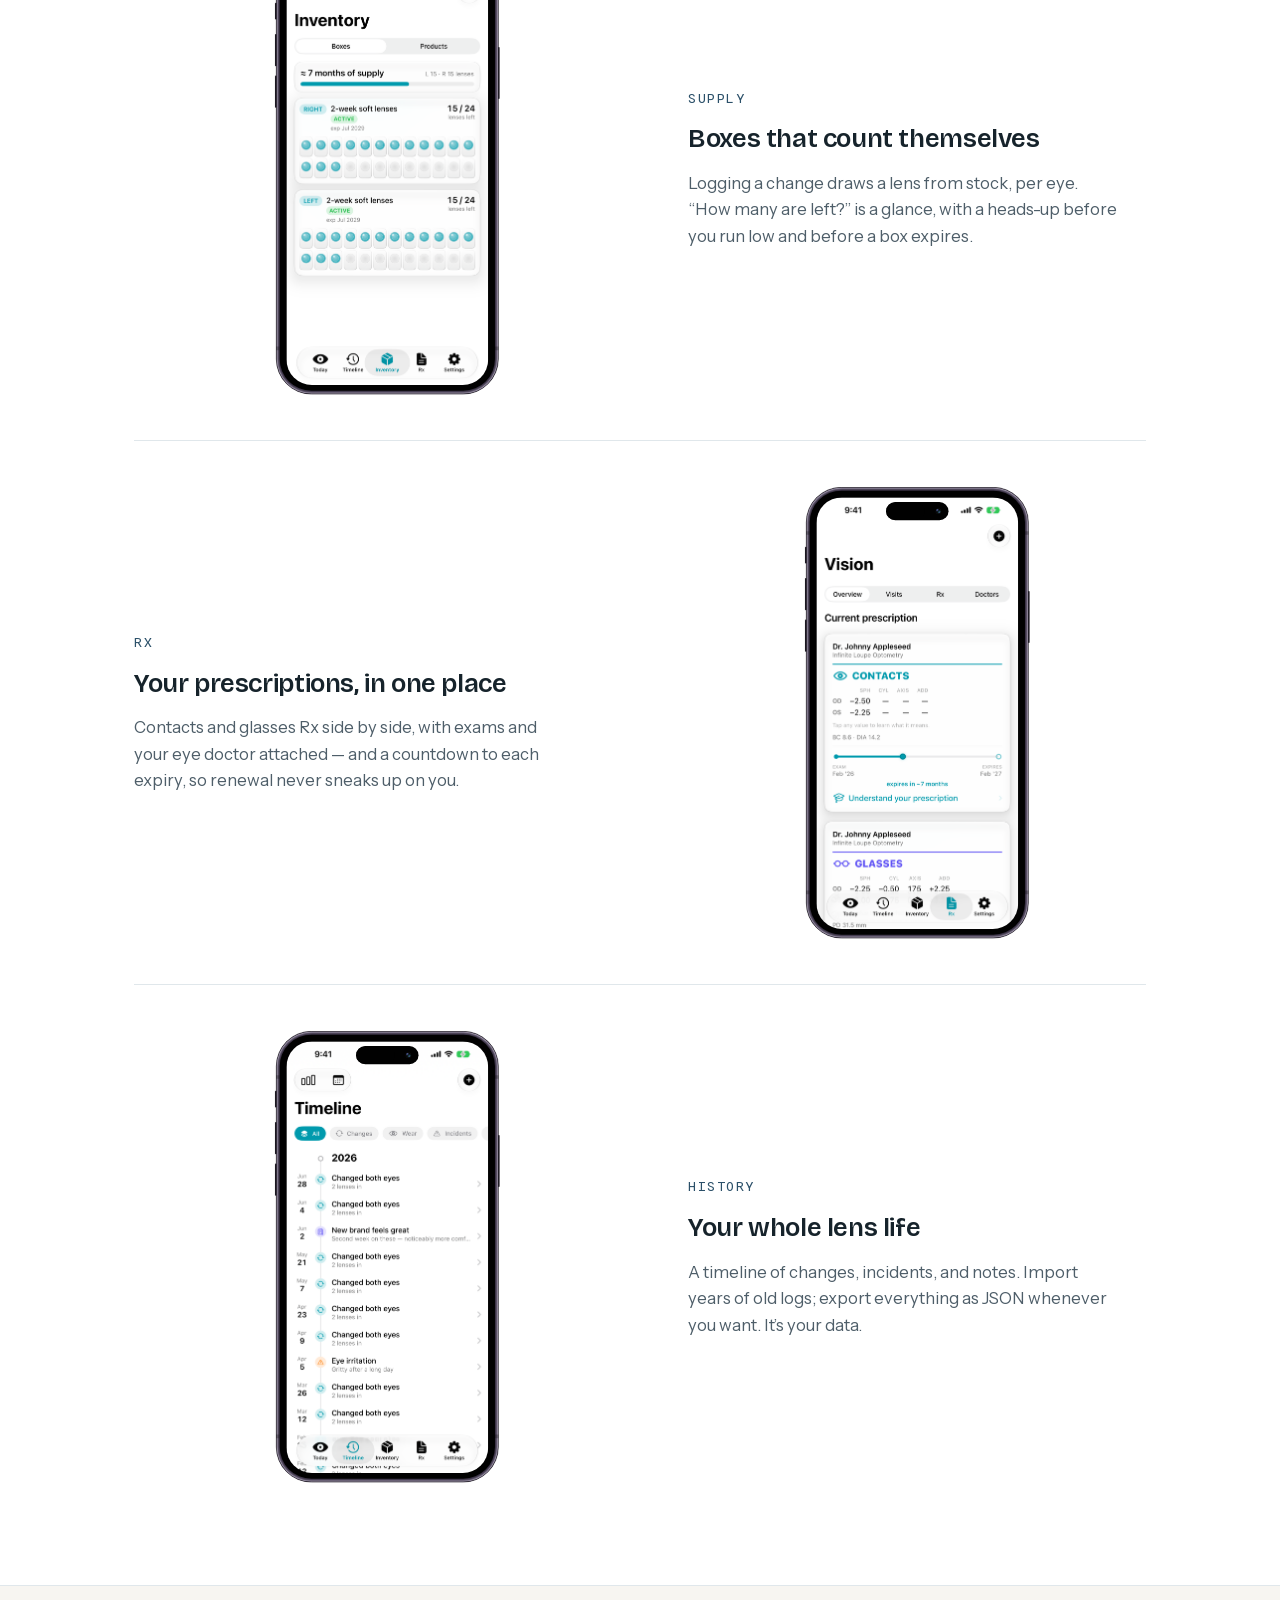
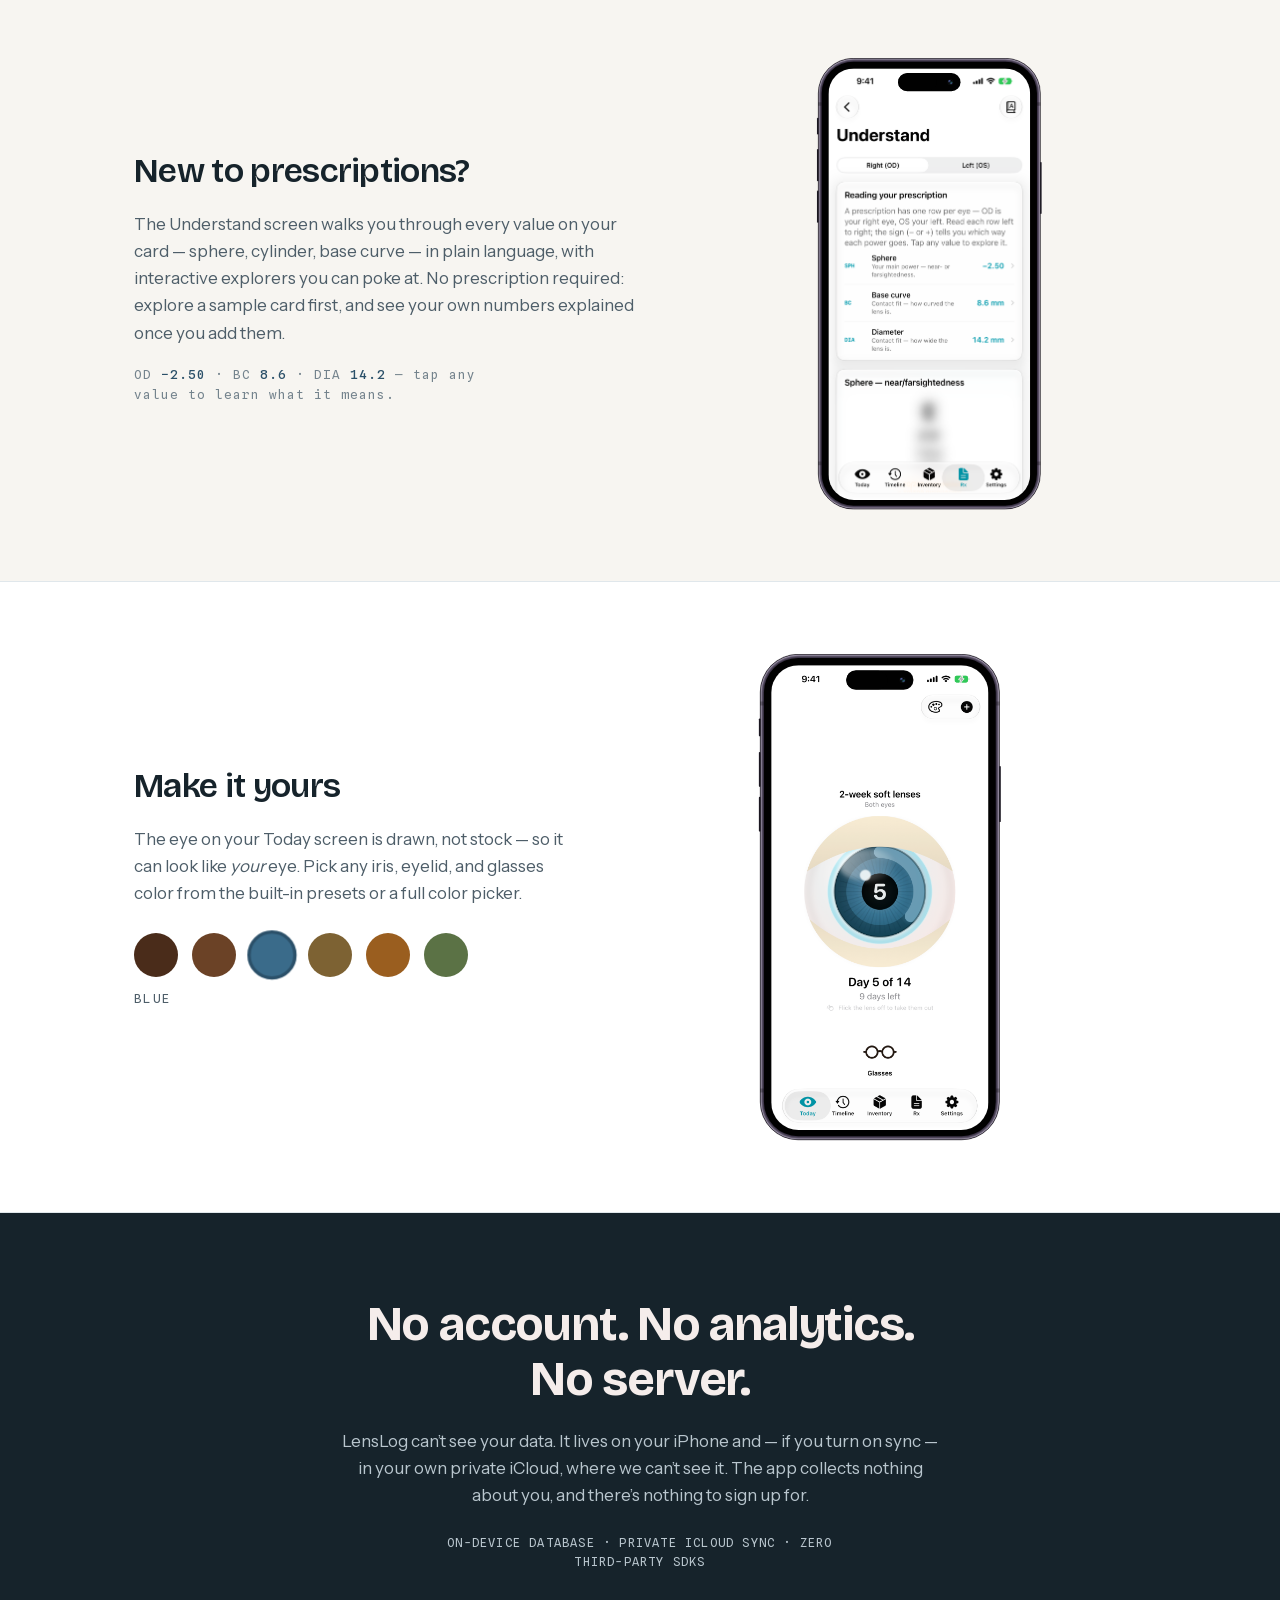
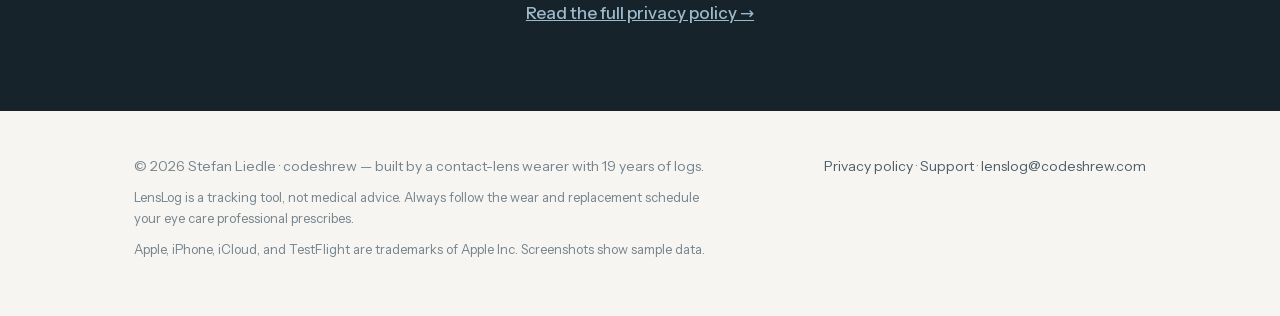
==== commit e4f3633d: "Site: replace mailto invite with the public TestFlight join link The LensLog β public beta now has a" ====
--- a/index.html
+++ b/index.html
@@ -14,7 +14,9 @@
 <meta name="twitter:card" content="summary_large_image">
 <meta name="theme-color" media="(prefers-color-scheme: light)" content="#F7F5F1">
 <meta name="theme-color" media="(prefers-color-scheme: dark)" content="#0D161D">
-<link rel="icon" href="/favicon.svg" type="image/svg+xml">
+<link rel="icon" href="/favicon-32.png" sizes="32x32" type="image/png">
+<link rel="icon" href="/favicon-192.png" sizes="192x192" type="image/png">
+<link rel="apple-touch-icon" href="/apple-touch-icon.png">
 <link rel="preload" href="/fonts/gf-02.woff2" as="font" type="font/woff2" crossorigin>
 <link rel="preload" href="/fonts/gf-04.woff2" as="font" type="font/woff2" crossorigin>
 <link rel="preload" href="/fonts/gf-06.woff2" as="font" type="font/woff2" crossorigin>
@@ -69,7 +71,7 @@
       wearing, lenses left in the box, prescriptions, exams. It can nudge you
       when a pair is due, so two weeks doesn’t quietly become six.</p>
       <div class="cta-row rise d3">
-        <a class="btn" href="/support/" data-mail="?subject=LensLog%20beta%20invite&body=Hi%20—%20I%27d%20like%20to%20try%20the%20LensLog%20beta.">Request a TestFlight invite</a>
+        <a class="btn" href="https://testflight.apple.com/join/zjFceAw4" target="_blank" rel="noopener">Join the TestFlight beta</a>
         <a class="alt" href="/privacy/">Read the privacy policy</a>
       </div>
       <p class="fineprint rise d4">FREE BETA · TESTFLIGHT · NO LENSLOG ACCOUNT</p>
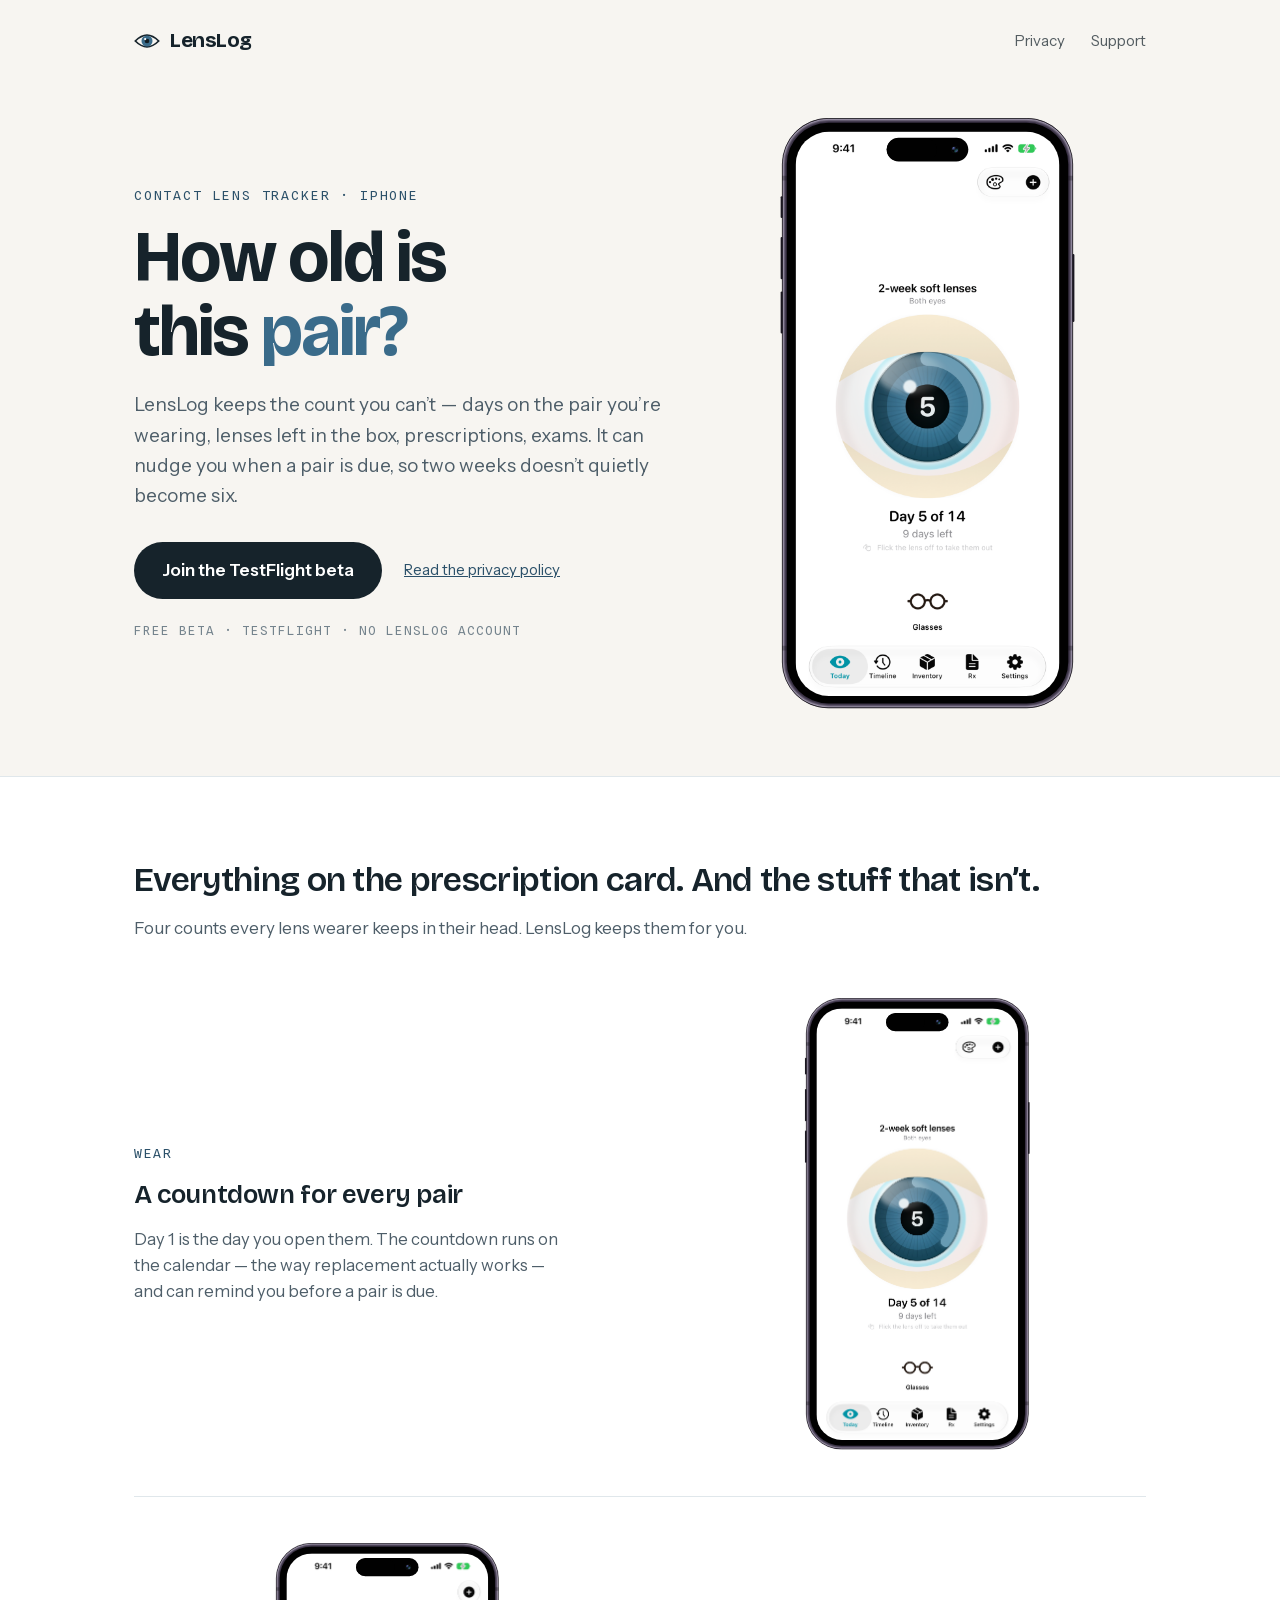
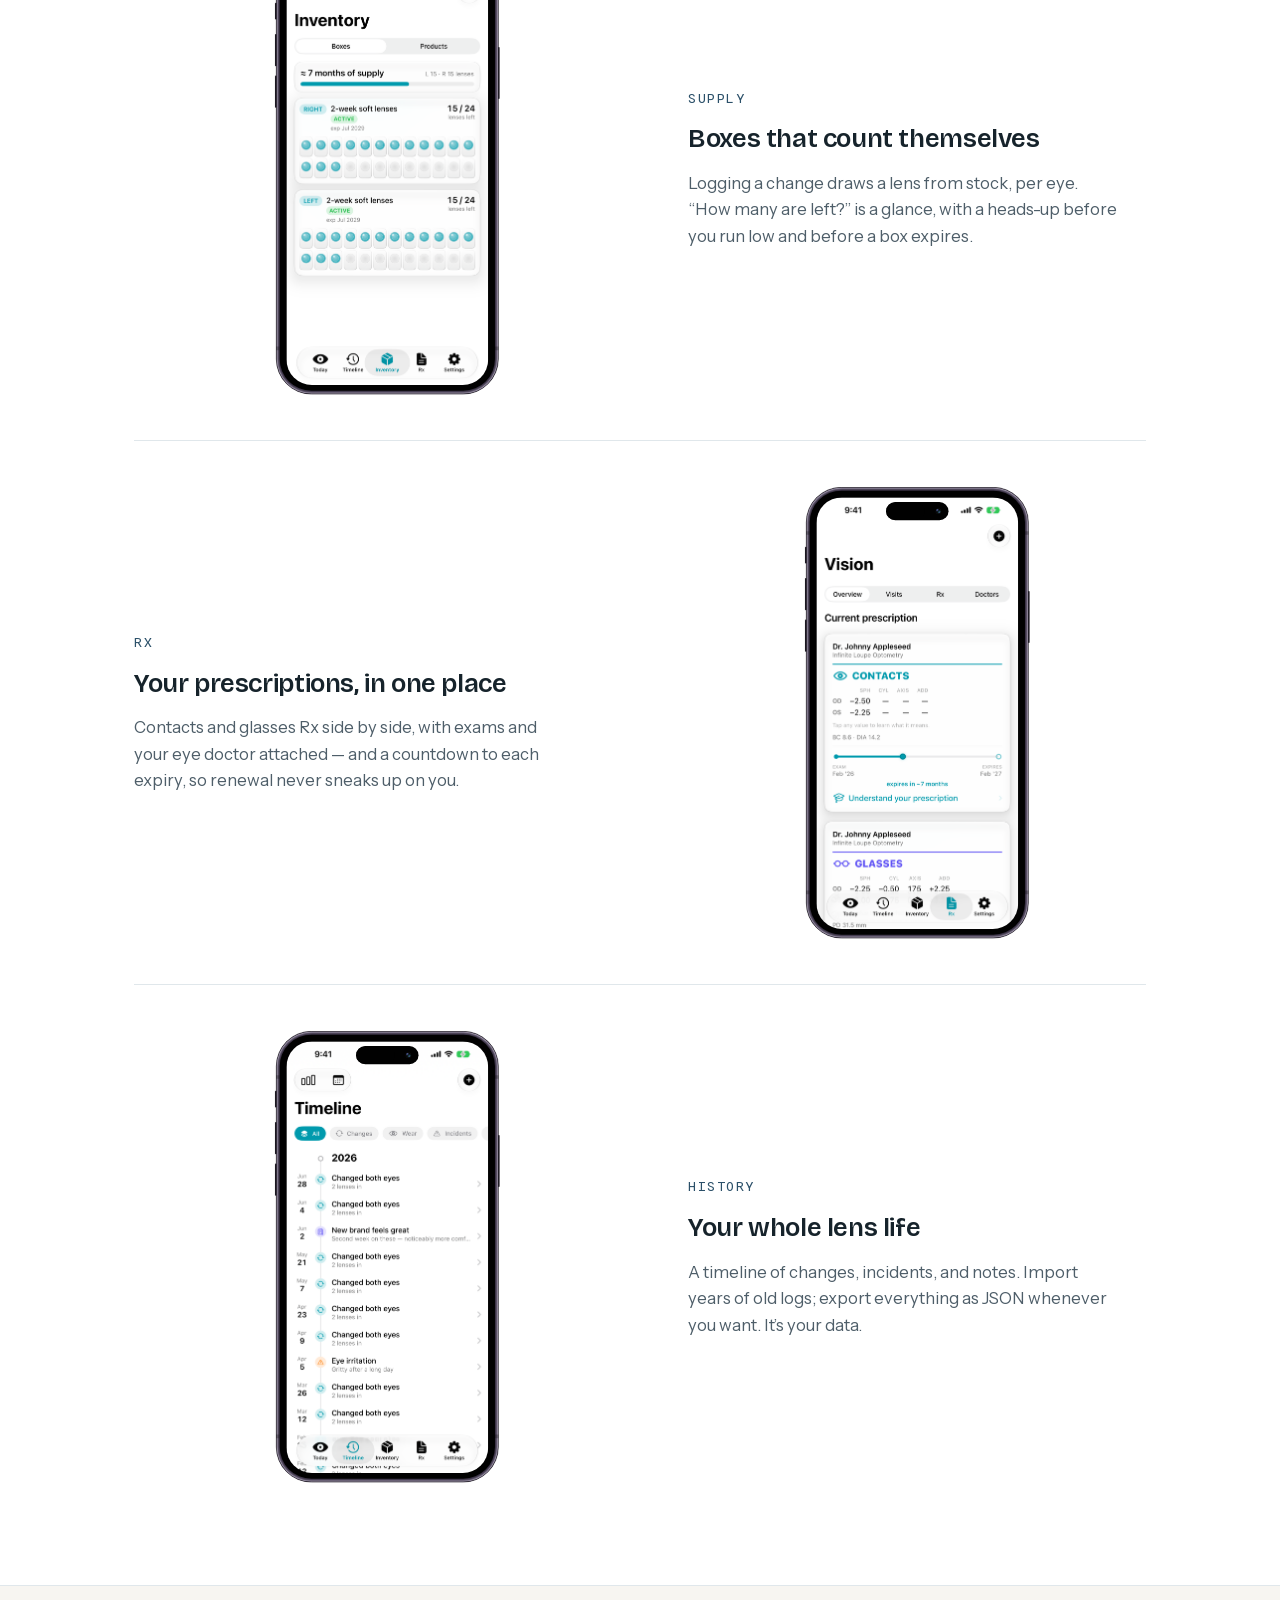
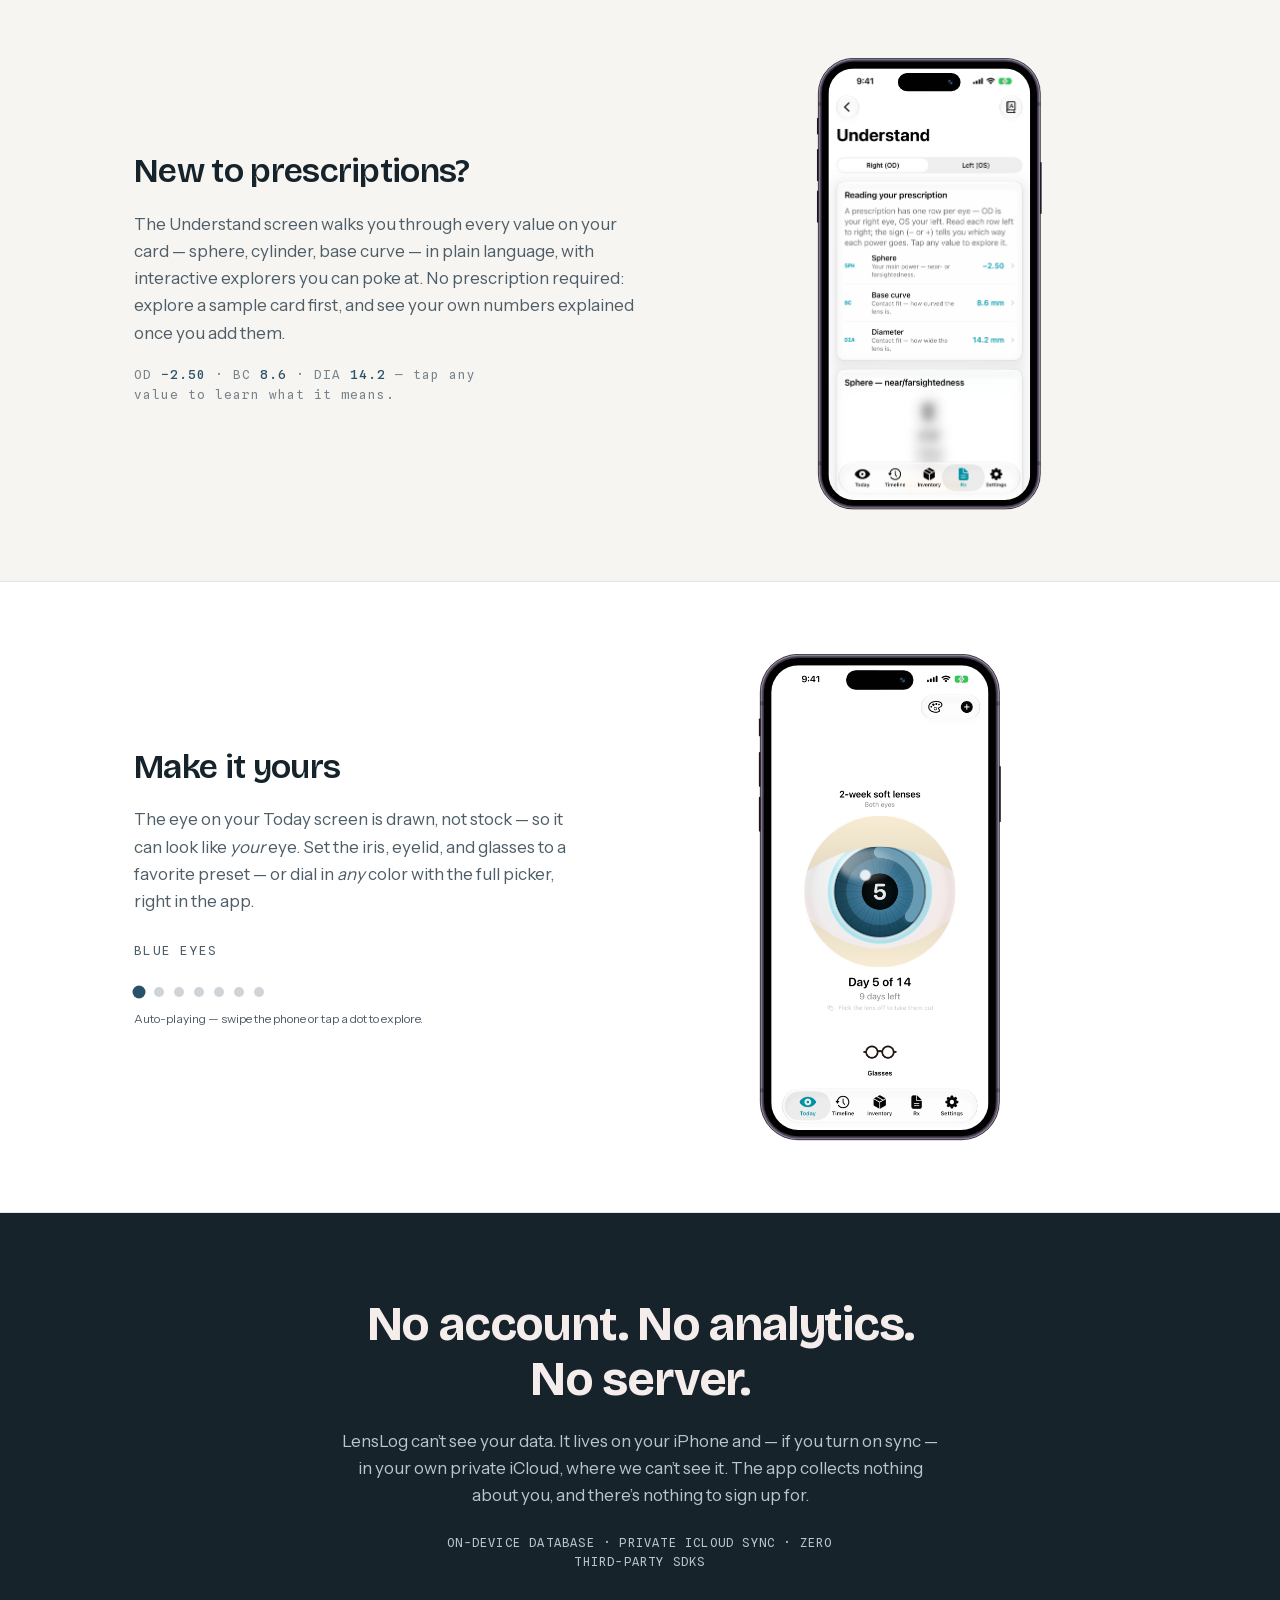
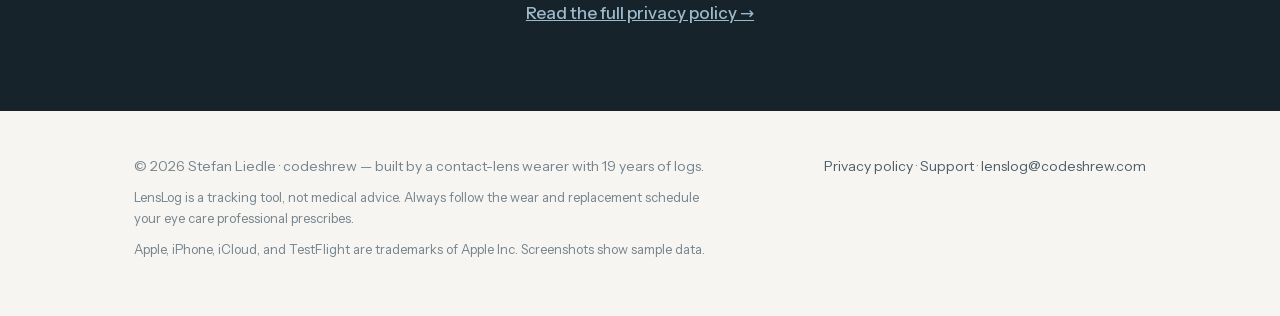
==== commit 19260317: "Make it yours: swipeable eye carousel ending on the color picker The fixed six-swatch selector read " ====
--- a/index.html
+++ b/index.html
@@ -248,19 +248,14 @@
     <div>
       <h2 class="h2 reveal">Make it yours</h2>
       <p class="reveal">The eye on your Today screen is drawn, not stock — so it can look like
-      <em>your</em> eye. Pick any iris, eyelid, and glasses color from the
-      built-in presets or a full color picker.</p>
-      <div class="swatches reveal" role="group" aria-label="Preview eye colors">
-        <button class="swatch" data-variant="dark-brown" style="background:#4A2C1A" aria-label="Dark brown eyes" aria-pressed="false"></button>
-        <button class="swatch" data-variant="brown" style="background:#6B4226" aria-label="Brown eyes" aria-pressed="false"></button>
-        <button class="swatch" data-variant="blue" style="background:#3A6B8A" aria-label="Blue eyes" aria-pressed="true"></button>
-        <button class="swatch" data-variant="hazel" style="background:#7D6233" aria-label="Hazel eyes" aria-pressed="false"></button>
-        <button class="swatch" data-variant="amber" style="background:#9A5E1F" aria-label="Amber eyes" aria-pressed="false"></button>
-        <button class="swatch" data-variant="green" style="background:#5B7245" aria-label="Green eyes" aria-pressed="false"></button>
-      </div>
-      <p class="swatch-name reveal" id="swatch-name" aria-live="polite">Blue</p>
-    </div>
-    <div class="phone-hero reveal">
+      <em>your</em> eye. Set the iris, eyelid, and glasses to a favorite preset —
+      or dial in <em>any</em> color with the full picker, right in the app.</p>
+      <p class="swatch-name reveal" id="eye-caption" aria-live="polite">Blue eyes</p>
+      <div class="eye-dots reveal" id="eye-dots" role="tablist" aria-label="Example eye looks"></div>
+      <p class="eye-hint reveal">Auto-playing — swipe the phone or tap a dot to explore.</p>
+    </div>
+    <div class="phone-hero reveal" id="eye-stage" tabindex="0" role="group"
+         aria-label="Example eye looks — use the left and right arrow keys to change">
       <div class="phone-scale">
         <div class="device device-iphone-14-pro">
           <div class="device-frame">
@@ -321,38 +316,110 @@
   });
 })();
 
-/* Eye-color swatches: crossfade to the chosen variant (both color schemes). */
+/* "Make it yours" carousel: auto-advancing / swipeable crossfade through a few
+   example eyes, ending on a screenshot of the actual color picker — so the set
+   reads as "any color", not "pick one of these six". The picker slide is only
+   shown once its image exists (probed at load), so the strip degrades cleanly
+   to the six eye examples if it's missing. */
 (function () {
   var darkSrc = document.getElementById("variant-dark");
   var img = document.getElementById("variant-img");
-  var nameEl = document.getElementById("swatch-name");
-  var swatches = document.querySelectorAll(".swatch");
-  swatches.forEach(function (btn) {
-    btn.addEventListener("click", function () {
-      var v = btn.getAttribute("data-variant");
-      img.classList.add("swapping");
-      var apply = function () {
-        darkSrc.srcset = "/img/variants/dark-" + v + ".png";
-        img.src = "/img/variants/light-" + v + ".png";
-        img.alt = "LensLog Today screen with " + btn.getAttribute("aria-label").toLowerCase();
-        img.addEventListener("load", function onload() {
-          img.removeEventListener("load", onload);
-          img.classList.remove("swapping");
-        });
-        /* If the image was cached, load may not fire — clear shortly anyway. */
-        setTimeout(function () { img.classList.remove("swapping"); }, 300);
-      };
-      setTimeout(apply, 110);
-      nameEl.textContent = btn.getAttribute("aria-label").replace(" eyes", "");
-      swatches.forEach(function (b) { b.setAttribute("aria-pressed", String(b === btn)); });
+  var caption = document.getElementById("eye-caption");
+  var dotsEl = document.getElementById("eye-dots");
+  var stage = document.getElementById("eye-stage");
+  if (!img || !stage) return;
+
+  var slides = [
+    { v: "blue",       label: "Blue eyes" },
+    { v: "hazel",      label: "Hazel eyes" },
+    { v: "amber",      label: "Amber eyes" },
+    { v: "green",      label: "Green eyes" },
+    { v: "brown",      label: "Brown eyes" },
+    { v: "dark-brown", label: "Dark brown eyes" },
+    { v: "customizer", label: "Any color — the full picker", custom: true }
+  ];
+  // custom = the picker screenshot (/img/{scheme}-customizer.png);
+  // the rest are the pre-rendered eye variants (/img/variants/{scheme}-{v}.png).
+  function path(s, scheme) {
+    return s.custom ? "/img/" + scheme + "-customizer.png"
+                    : "/img/variants/" + scheme + "-" + s.v + ".png";
+  }
+  var darkMode = matchMedia("(prefers-color-scheme: dark)");
+  var reduce = matchMedia("(prefers-reduced-motion: reduce)");
+  var scheme = darkMode.matches ? "dark" : "light";
+  var idx = 0, timer = null;
+
+  function show(i, instant) {
+    idx = (i % slides.length + slides.length) % slides.length;
+    var s = slides[idx];
+    img.classList.add("swapping");
+    var apply = function () {
+      darkSrc.srcset = path(s, "dark");
+      img.src = path(s, "light");
+      img.alt = s.custom
+        ? "LensLog’s eye customizer — preset swatches and a full color picker for iris, eyelid and glasses"
+        : "LensLog Today screen with " + s.label.toLowerCase();
+      img.addEventListener("load", function onload() {
+        img.removeEventListener("load", onload);
+        img.classList.remove("swapping");
+      });
+      setTimeout(function () { img.classList.remove("swapping"); }, 300);
+    };
+    setTimeout(apply, instant ? 0 : 110);
+    if (caption) caption.textContent = s.label;
+    Array.prototype.forEach.call(dotsEl.children, function (d, i2) {
+      d.setAttribute("aria-selected", String(i2 === idx));
     });
+  }
+
+  function stop() { if (timer) { clearInterval(timer); timer = null; } }
+  function start() { if (reduce.matches) return; stop(); timer = setInterval(function () { show(idx + 1); }, 2600); }
+
+  function build() {
+    slides.forEach(function (s, i) {
+      var b = document.createElement("button");
+      b.type = "button";
+      b.setAttribute("role", "tab");
+      b.setAttribute("aria-label", s.custom ? "Show the color picker" : "Show " + s.label);
+      b.addEventListener("click", function () { show(i); start(); });
+      dotsEl.appendChild(b);
+    });
+    show(0, true);
+    start();
+
+    // Preload the off-screen variants for snappy crossfades.
+    (window.requestIdleCallback || setTimeout)(function () {
+      slides.forEach(function (s) { new Image().src = path(s, scheme); });
+    });
+  }
+
+  // Pause while the reader is interacting; resume after.
+  stage.addEventListener("mouseenter", stop);
+  stage.addEventListener("mouseleave", start);
+  stage.addEventListener("focus", stop);
+  stage.addEventListener("blur", start);
+  stage.addEventListener("keydown", function (e) {
+    if (e.key === "ArrowRight") { show(idx + 1); start(); e.preventDefault(); }
+    else if (e.key === "ArrowLeft") { show(idx - 1); start(); e.preventDefault(); }
   });
-  (window.requestIdleCallback || setTimeout)(function () {
-    var scheme = matchMedia("(prefers-color-scheme: dark)").matches ? "dark" : "light";
-    swatches.forEach(function (btn) {
-      new Image().src = "/img/variants/" + scheme + "-" + btn.getAttribute("data-variant") + ".png";
-    });
+  var sx = null;
+  stage.addEventListener("pointerdown", function (e) { sx = e.clientX; stop(); });
+  stage.addEventListener("pointerup", function (e) {
+    if (sx === null) return;
+    var dx = e.clientX - sx; sx = null;
+    if (Math.abs(dx) > 40) show(idx + (dx < 0 ? 1 : -1));
+    start();
   });
+  stage.addEventListener("pointercancel", function () { sx = null; start(); });
+
+  // Only include the picker slide once its screenshot exists.
+  var probe = new Image();
+  probe.onload = build;
+  probe.onerror = function () {
+    slides = slides.filter(function (s) { return !s.custom; });
+    build();
+  };
+  probe.src = path({ custom: true }, scheme);
 })();
 
 /* Scroll reveals (content is fully visible without JS; see site.css). */
--- a/site.css
+++ b/site.css
@@ -186,17 +186,23 @@
 .yours .wrap{padding-top:72px;padding-bottom:72px;display:grid;
   grid-template-columns:.9fr 1.1fr;gap:44px;align-items:center}
 .yours p{color:var(--muted);max-width:30em;margin:12px 0 26px}
-.swatches{display:flex;gap:14px;flex-wrap:wrap}
-.swatch{
-  width:44px;height:44px;border-radius:50%;border:3px solid transparent;
-  cursor:pointer;padding:0;background-clip:padding-box;
-  transition:transform .12s ease,border-color .12s ease;
-}
-.swatch:hover{transform:scale(1.1)}
-.swatch[aria-pressed="true"]{border-color:var(--accent);transform:scale(1.12)}
 .swatch-name{font-family:"Spline Sans Mono",monospace;font-size:12.5px;letter-spacing:.1em;
-  text-transform:uppercase;color:var(--soft);margin-top:16px}
+  text-transform:uppercase;color:var(--soft);margin-top:8px}
+/* Carousel position dots (replace the old fixed swatch picker — a scrolling
+   set of examples reads as "any color", not "these six"). */
+.eye-dots{display:flex;gap:10px;margin-top:16px;flex-wrap:wrap}
+.eye-dots button{
+  width:10px;height:10px;border-radius:50%;padding:0;cursor:pointer;border:none;
+  background:var(--soft);opacity:.35;
+  transition:opacity .15s ease,transform .15s ease,background .15s ease;
+}
+.eye-dots button:hover{opacity:.7}
+.eye-dots button[aria-selected="true"]{opacity:1;background:var(--accent);transform:scale(1.3)}
+.eye-hint{font-size:12px;color:var(--soft);margin-top:14px}
+html:not(.js) .eye-hint{display:none}   /* no carousel without JS → no swipe hint */
 .yours .phone-scale{--s:.56}
+.yours .phone-hero{cursor:grab;touch-action:pan-y;outline-offset:6px}
+.yours .phone-hero:active{cursor:grabbing}
 #variant-img{transition:opacity .22s ease}
 #variant-img.swapping{opacity:0}
 @media (max-width:820px){
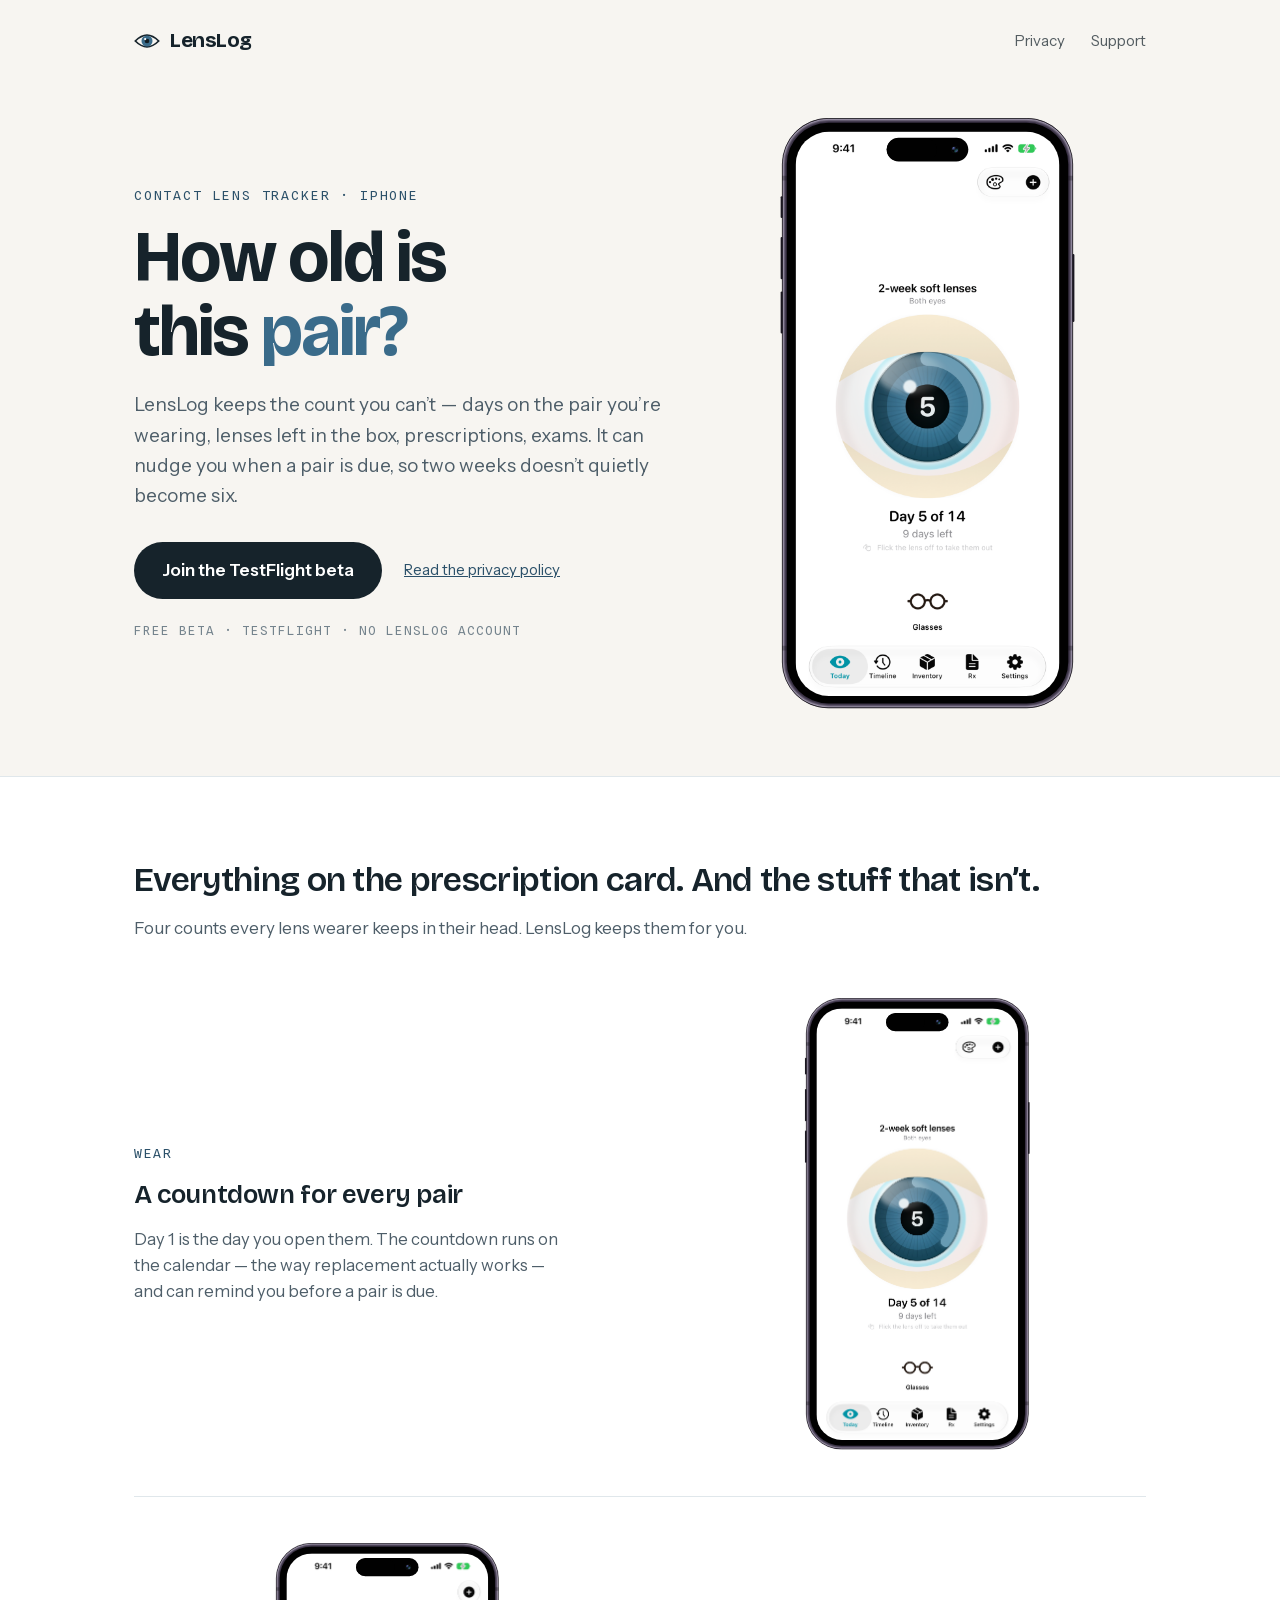
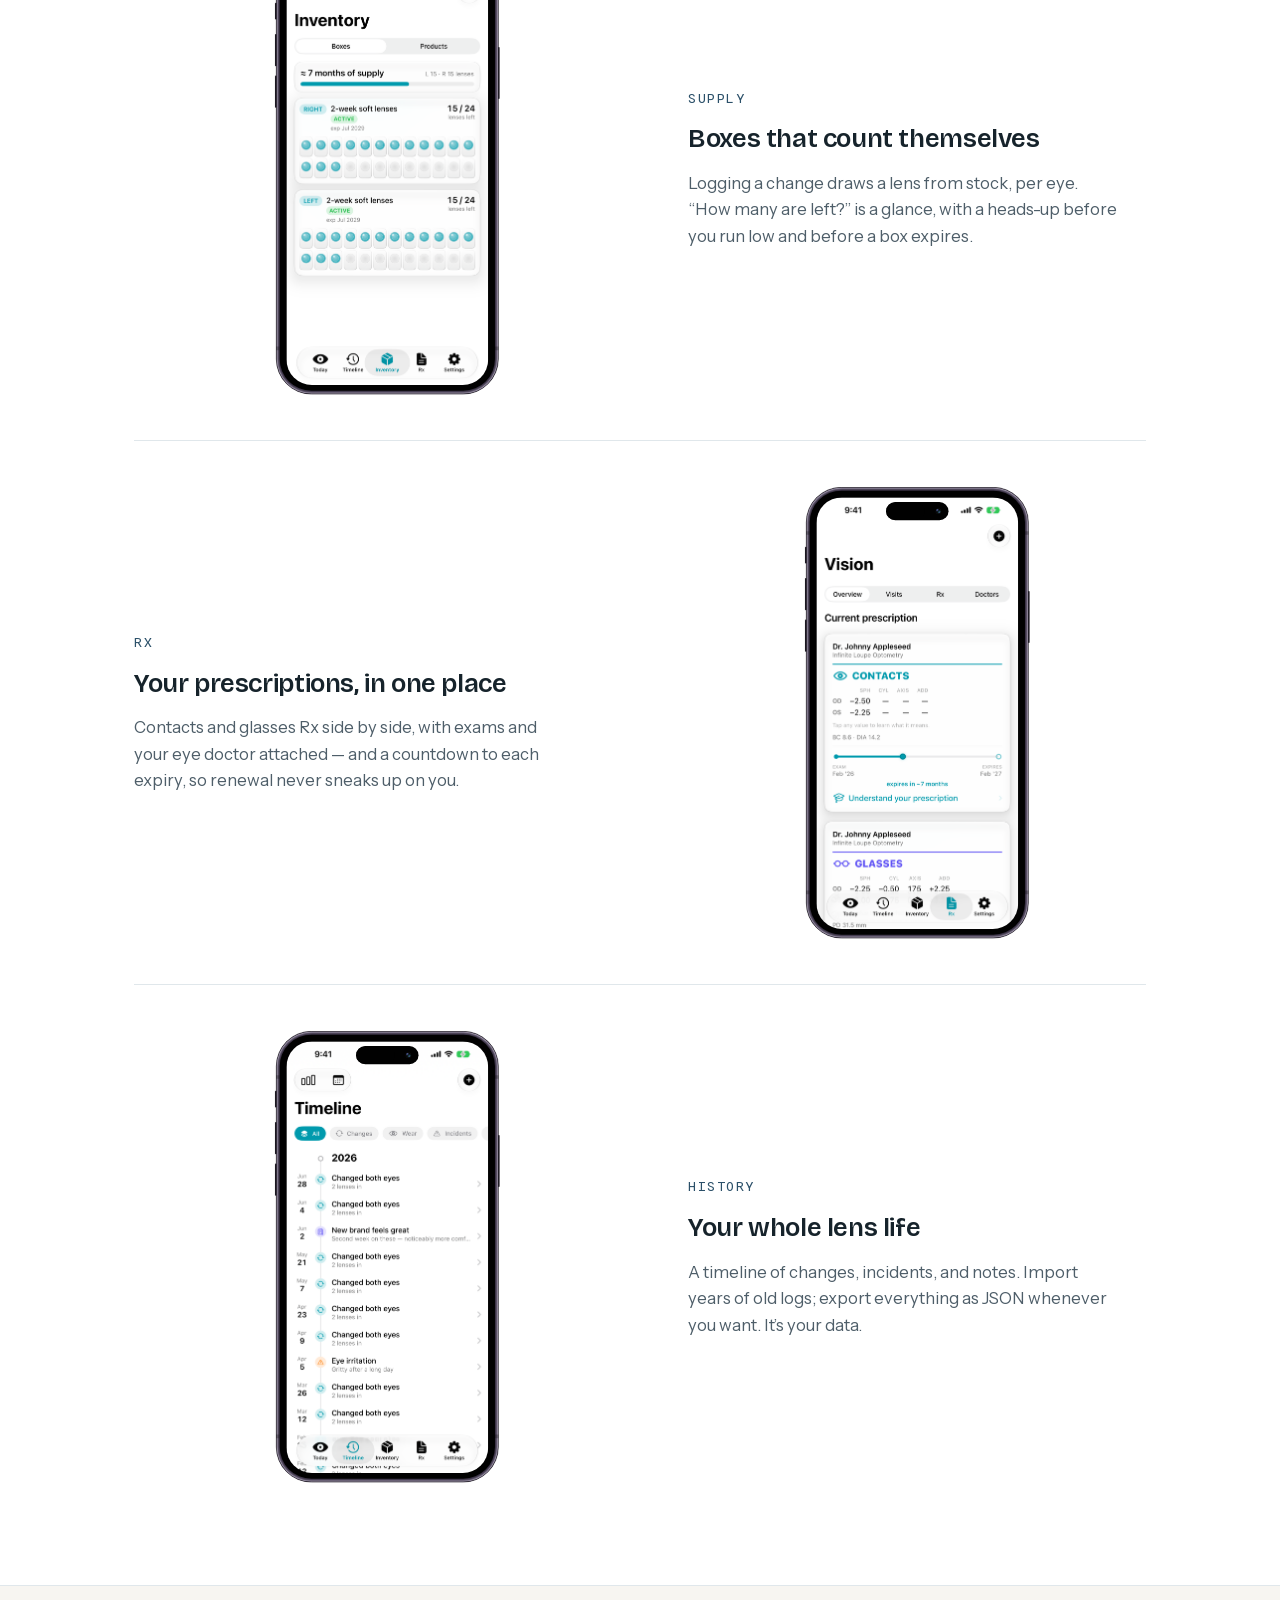
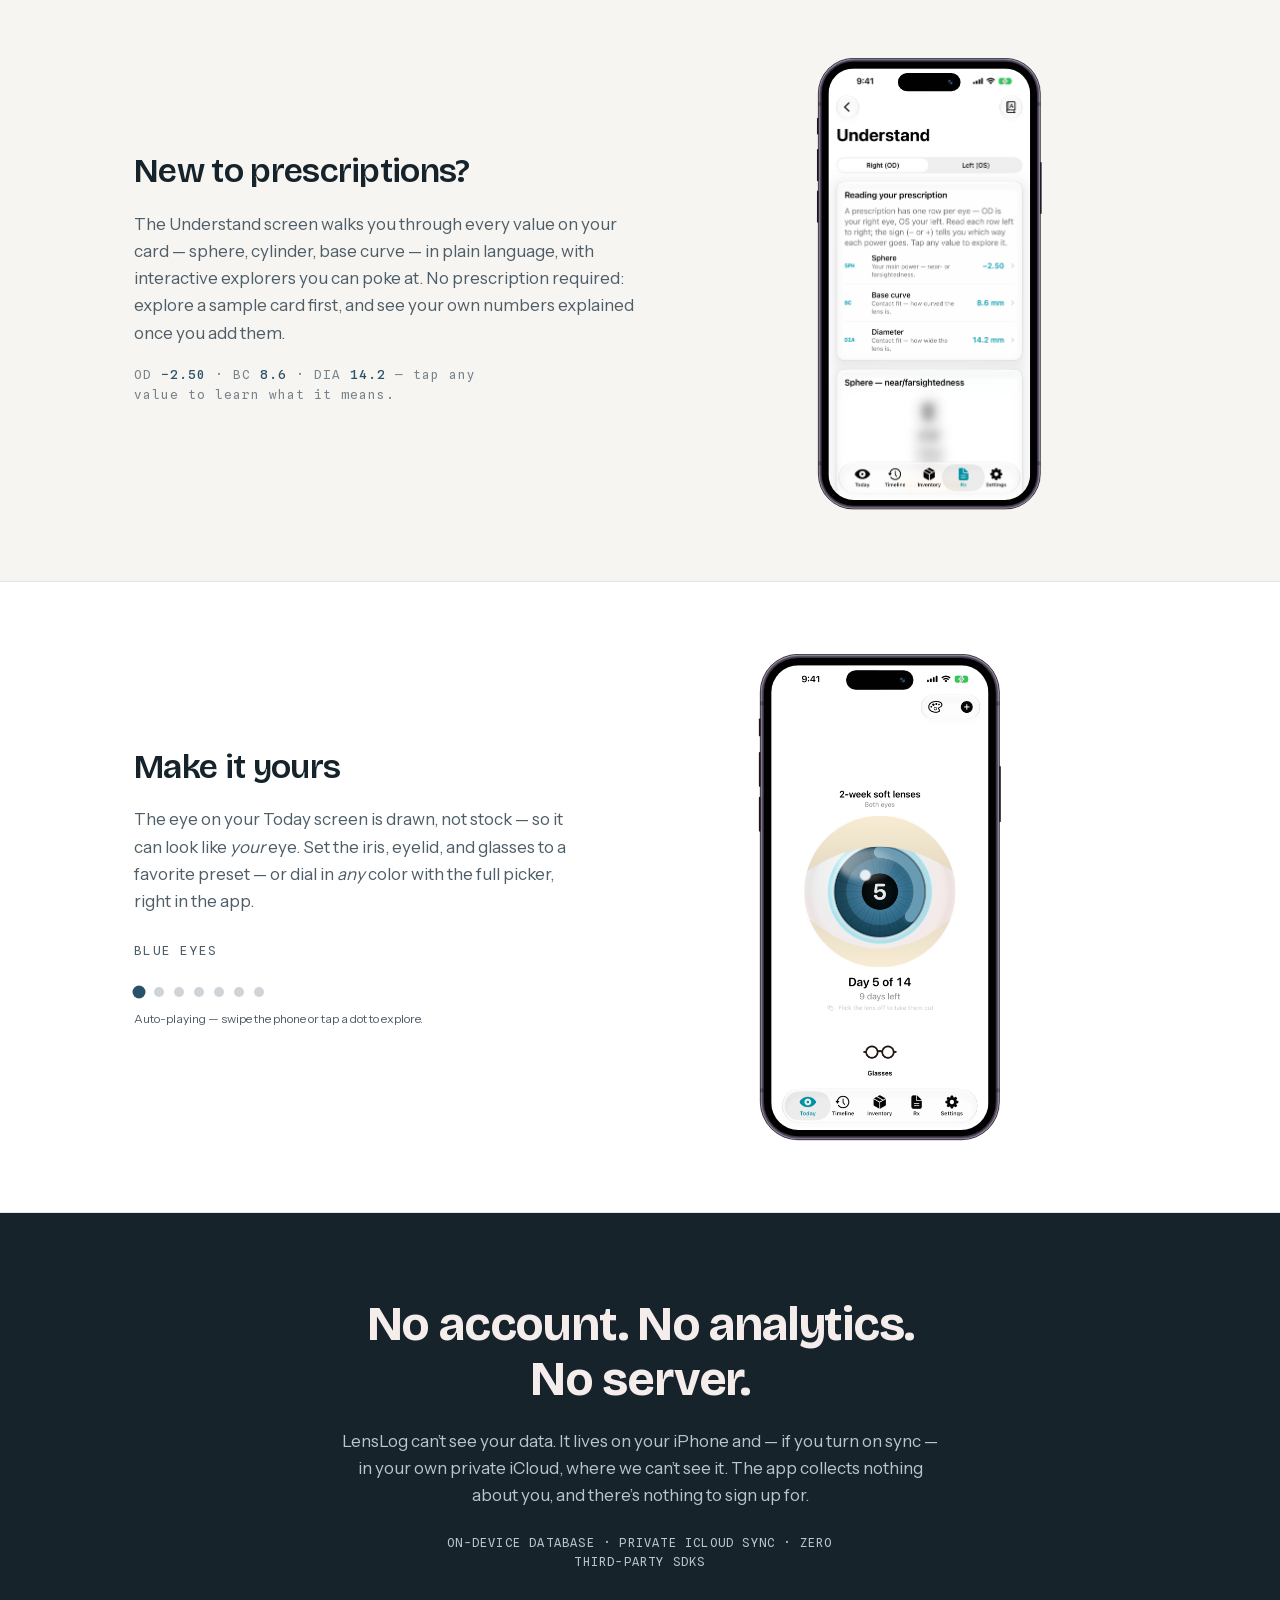
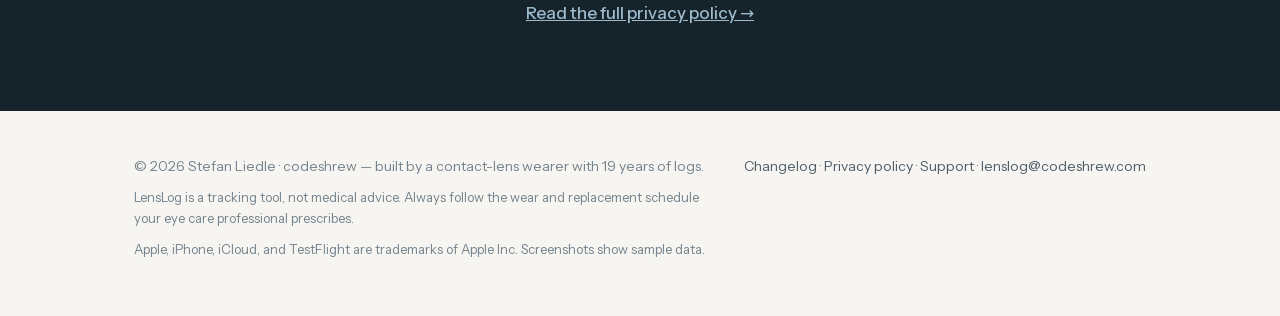
==== commit 5c8fded2: "Add /changelog page + footer links Public changelog at /changelog: a "Beta" section with the 1.0 Bet" ====
--- a/index.html
+++ b/index.html
@@ -299,6 +299,7 @@
       of Apple Inc. Screenshots show sample data.</p>
     </div>
     <div>
+      <a href="/changelog/">Changelog</a> ·
       <a href="/privacy/">Privacy policy</a> ·
       <a href="/support/">Support</a> ·
       <a href="/support/" data-mail="" data-mail-text>contact</a>
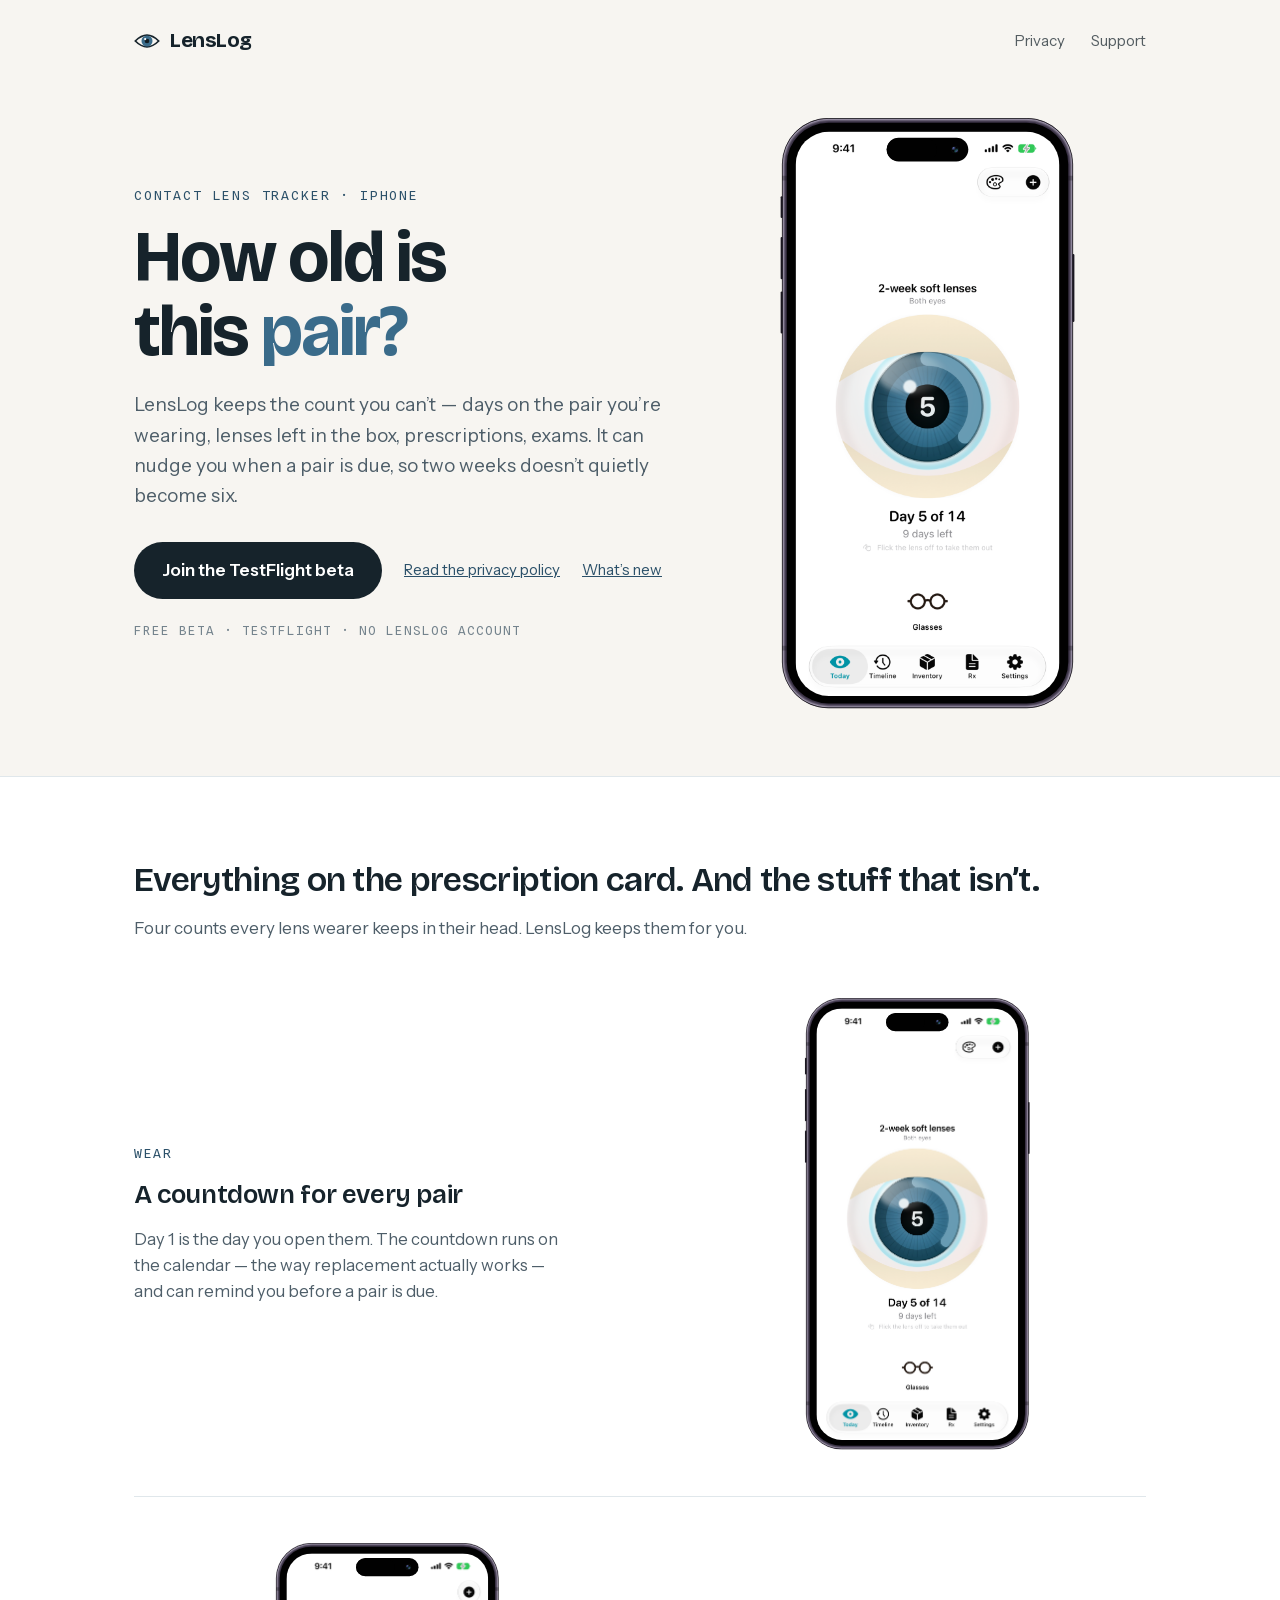
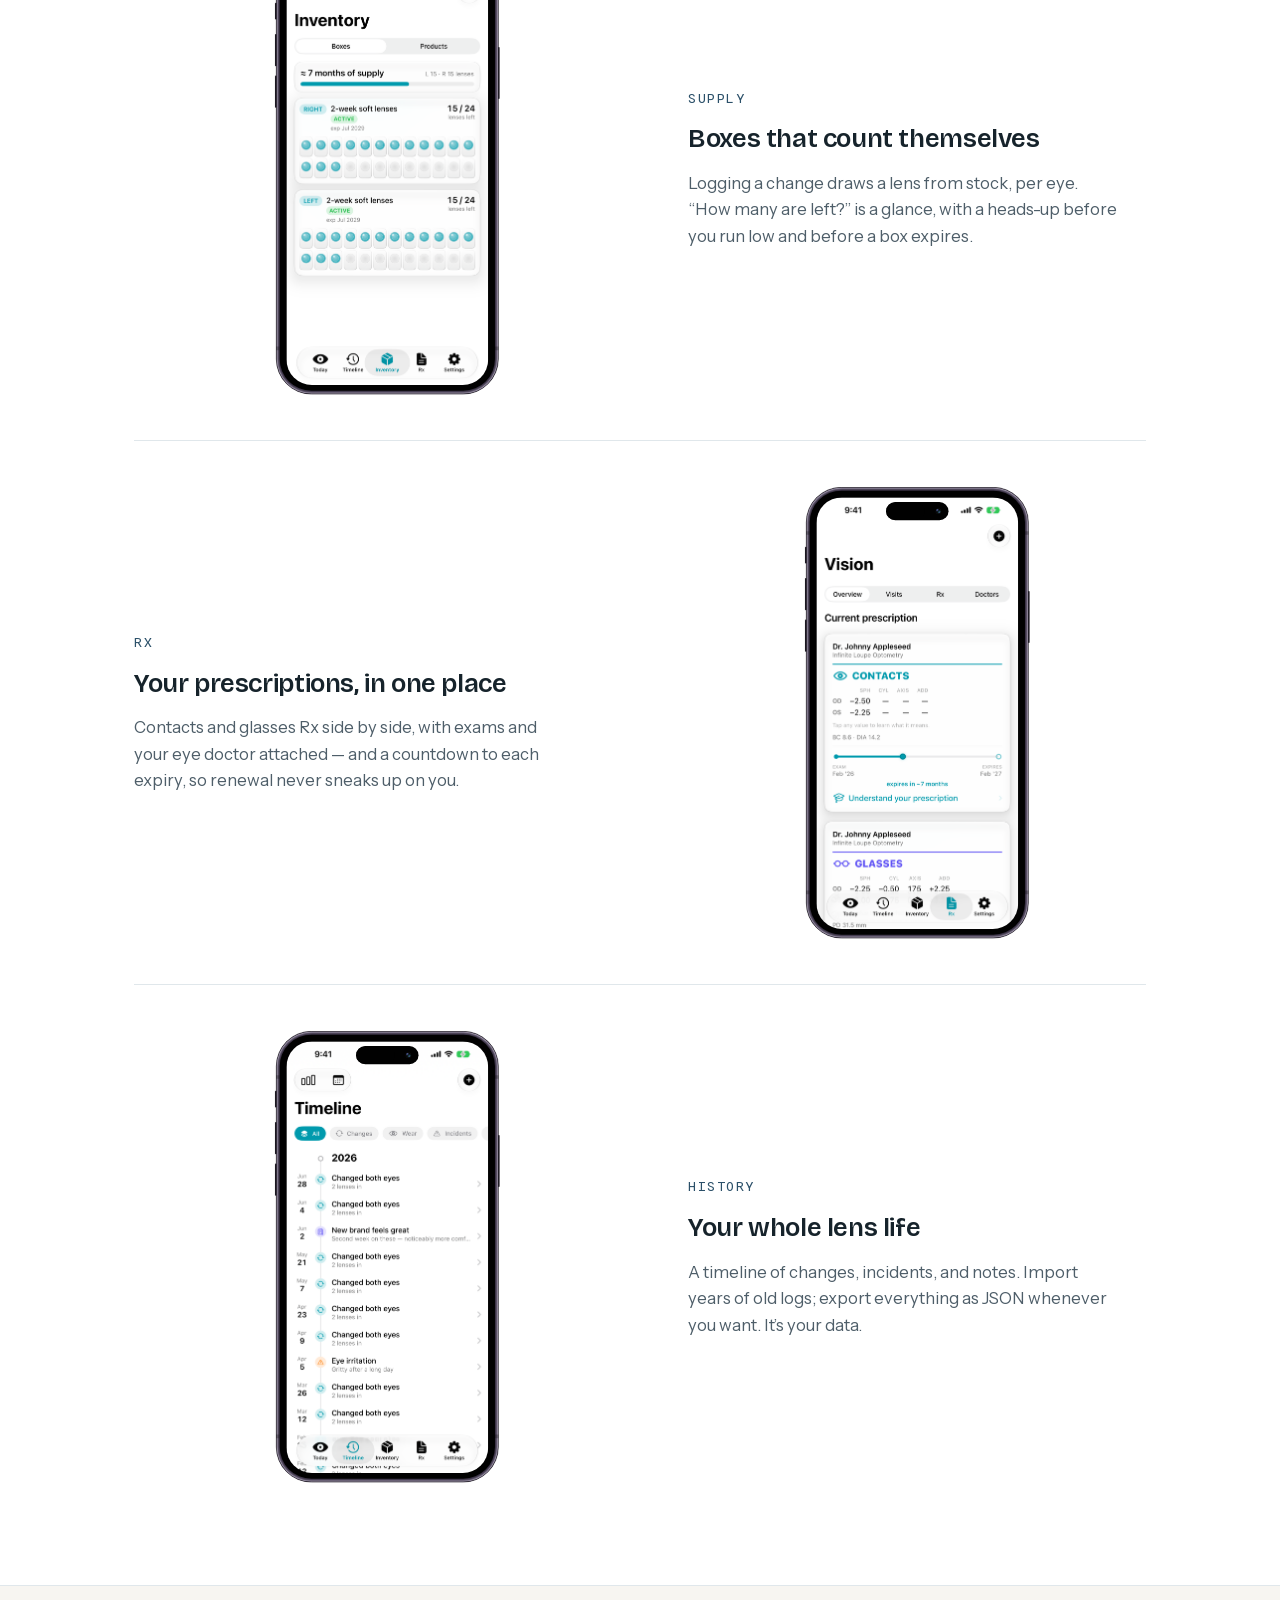
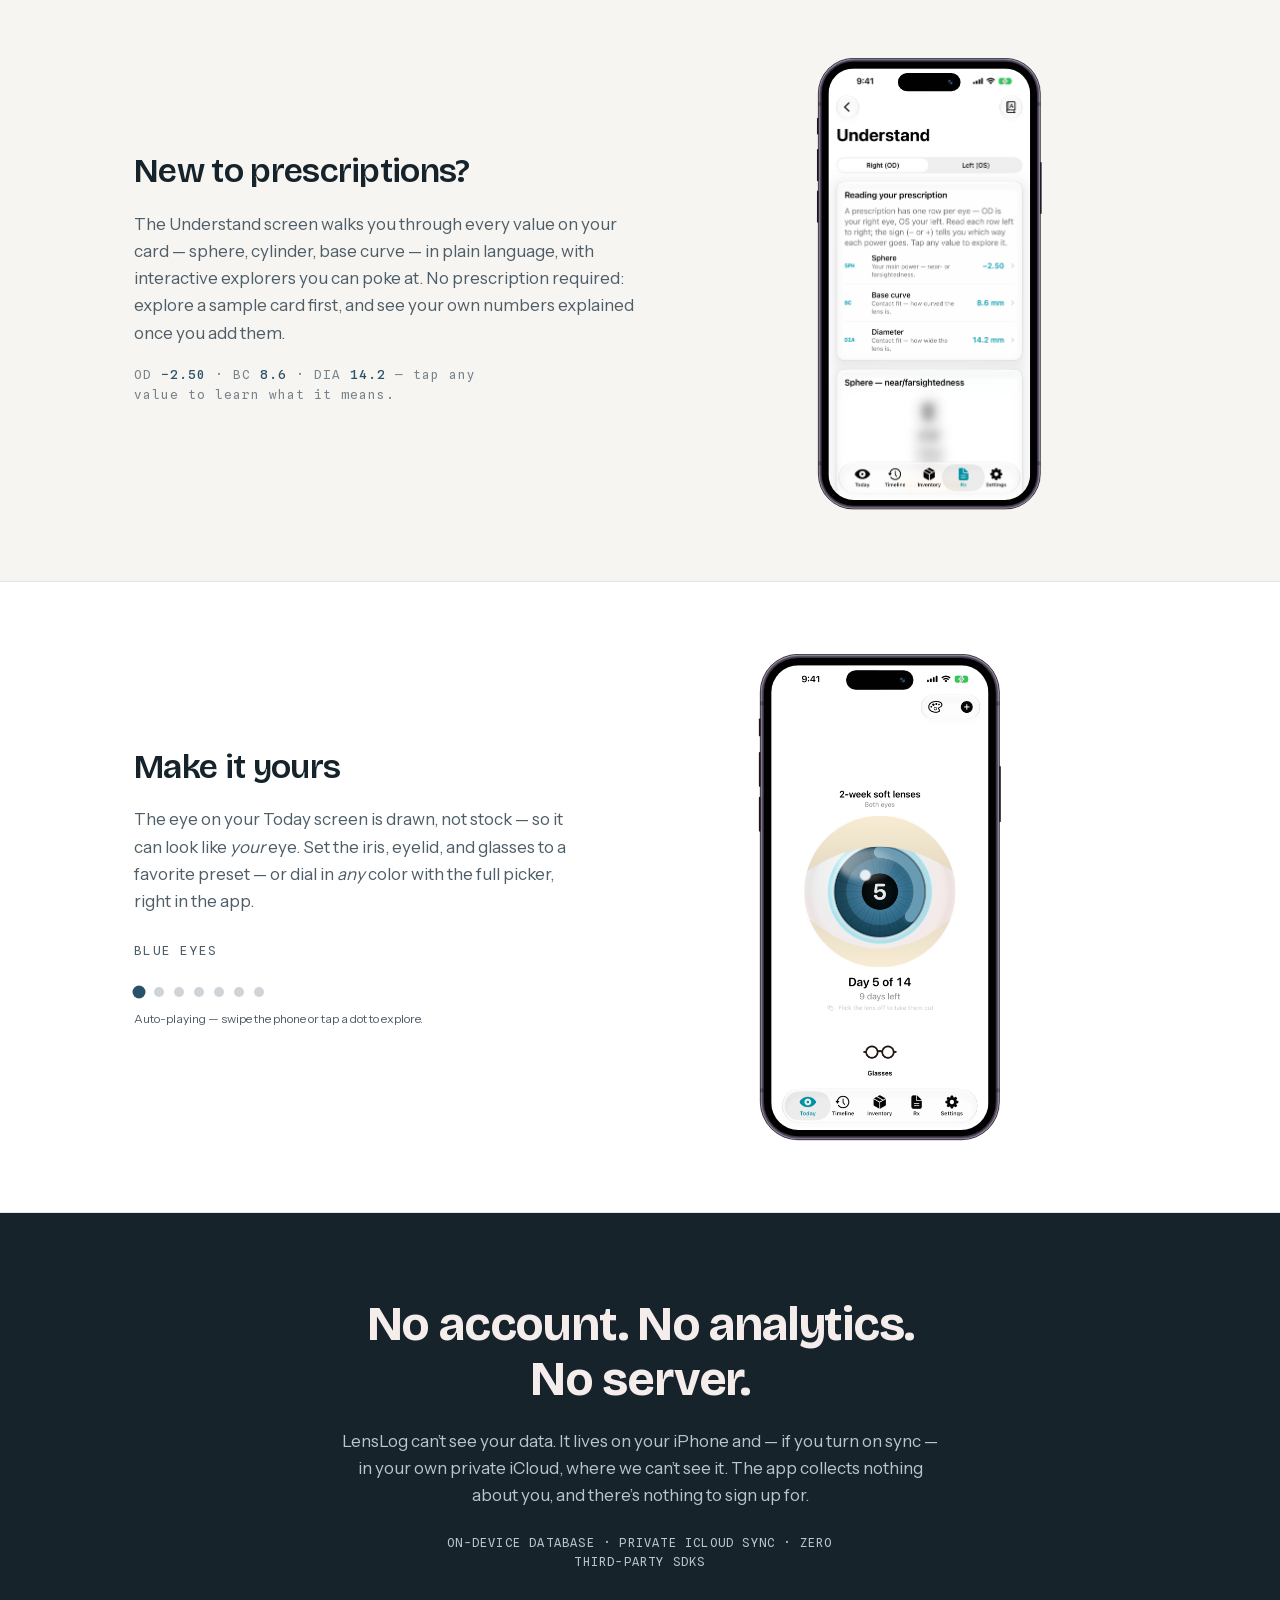
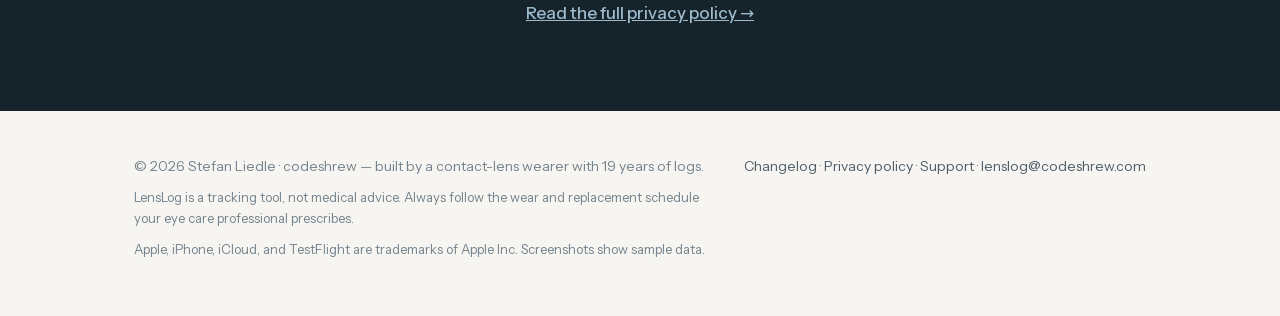
==== commit df52c6f6: "Hero: surface a "What's new" link to the changelog by the beta CTA The changelog was footer-only. Be" ====
--- a/index.html
+++ b/index.html
@@ -73,6 +73,7 @@
       <div class="cta-row rise d3">
         <a class="btn" href="https://testflight.apple.com/join/zjFceAw4" target="_blank" rel="noopener">Join the TestFlight beta</a>
         <a class="alt" href="/privacy/">Read the privacy policy</a>
+        <a class="alt" href="/changelog/">What’s new</a>
       </div>
       <p class="fineprint rise d4">FREE BETA · TESTFLIGHT · NO LENSLOG ACCOUNT</p>
     </div>
